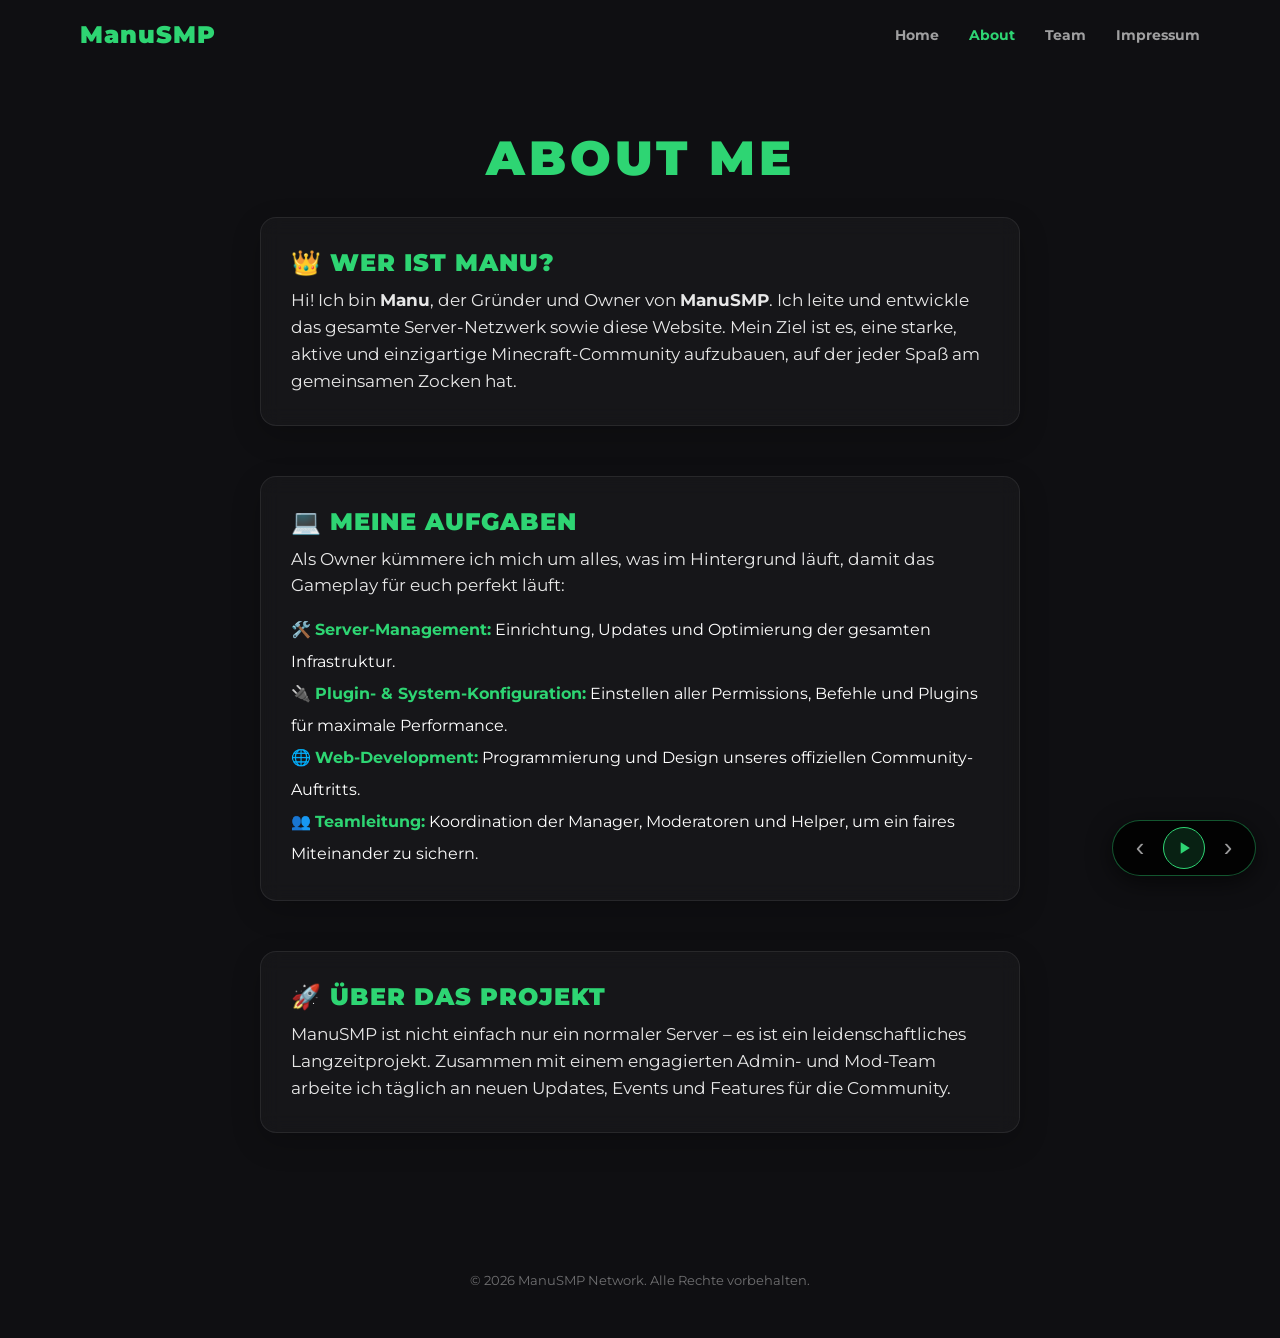
==== about.html @ 2c7b288a "Update about.html" ====
<!DOCTYPE html>
<html lang="de">
<head>
    <meta charset="UTF-8">
    <meta name="viewport" content="width=device-width, initial-scale=1.0">
    <title>ManuSMP | About</title>
    <link rel="icon" type="image/png" href="favicon.png">
    <link rel="stylesheet" href="style.css">
    <link href="https://fonts.googleapis.com/css2?family=Montserrat:wght@400;700;900&display=swap" rel="stylesheet">
    
    <style>
        .fade-in {
            opacity: 0;
            transform: translateY(30px);
            transition: opacity 0.6s ease-out, transform 0.6s ease-out;
        }
        .fade-in.appear {
            opacity: 1;
            transform: translateY(0);
        }
    </style>
</head>
<body>
    <nav class="navbar">
        <a href="index.html" class="nav-logo" style="color: #2ed573;">ManuSMP</a>
        <div class="nav-links">
            <a href="index.html">Home</a>
            <a href="about.html" class="active">About</a>
            <a href="team.html">Team</a>
            <a href="impressum.html">Impressum</a>
        </div>
    </nav>

    <div class="main-content">
        <h1 class="hero-title fade-in" style="font-size: 3rem; margin-bottom: 30px; color: #2ed573;">ABOUT ME</h1>
        
        <div style="display: grid; gap: 20px; text-align: left; width: 100%;">
            <div class="server-card fade-in" style="border-left: 5px solid #2ed573; padding: 30px;">
                <h2 style="color: #2ed573; margin-top: 0; font-weight: 900; letter-spacing: 1px; margin-bottom: 10px;">👑 WER IST MANU?</h2>
                <p style="line-height: 1.6; opacity: 0.9; font-size: 1.05rem; color: #ffffff;">
                    Hi! Ich bin <strong>Manu</strong>, der Gründer und Owner von <strong>ManuSMP</strong>. Ich leite und entwickle das gesamte Server-Netzwerk sowie diese Website. Mein Ziel ist es, eine starke, aktive und einzigartige Minecraft-Community aufzubauen, auf der jeder Spaß am gemeinsamen Zocken hat.
                </p>
            </div>

            <div class="server-card fade-in" style="border-left: 5px solid #2ed573; padding: 30px;">
                <h2 style="color: #2ed573; margin-top: 0; font-weight: 900; letter-spacing: 1px; margin-bottom: 10px;">💻 MEINE AUFGABEN</h2>
                <p style="line-height: 1.6; opacity: 0.9; font-size: 1.05rem; margin-bottom: 15px; color: #ffffff;">
                    Als Owner kümmere ich mich um alles, was im Hintergrund läuft, damit das Gameplay für euch perfekt läuft:
                </p>
                <ul style="list-style: none; padding: 0; margin: 0; font-size: 1rem; line-height: 2; color: #ffffff;">
                    <li>🛠️ <strong style="color: #2ed573;">Server-Management:</strong> Einrichtung, Updates und Optimierung der gesamten Infrastruktur.</li>
                    <li>🔌 <strong style="color: #2ed573;">Plugin- & System-Konfiguration:</strong> Einstellen aller Permissions, Befehle und Plugins für maximale Performance.</li>
                    <li>🌐 <strong style="color: #2ed573;">Web-Development:</strong> Programmierung und Design unseres offiziellen Community-Auftritts.</li>
                    <li>👥 <strong style="color: #2ed573;">Teamleitung:</strong> Koordination der Manager, Moderatoren und Helper, um ein faires Miteinander zu sichern.</li>
                </ul>
            </div>

            <div class="server-card fade-in" style="border-left: 5px solid #2ed573; padding: 30px;">
                <h2 style="color: #2ed573; margin-top: 0; font-weight: 900; letter-spacing: 1px; margin-bottom: 10px;">🚀 ÜBER DAS PROJEKT</h2>
                <p style="line-height: 1.6; opacity: 0.9; font-size: 1.05rem; color: #ffffff;">
                    ManuSMP ist nicht einfach nur ein normaler Server – es ist ein leidenschaftliches Langzeitprojekt. Zusammen mit einem engagierten Admin- und Mod-Team arbeite ich täglich an neuen Updates, Events und Features für die Community. 
                </p>
            </div>
        </div>

        <footer class="fade-in" style="margin-top: 80px; opacity: 0.4; font-size: 0.8rem; padding-bottom: 20px;">
            &copy; 2026 ManuSMP Network. Alle Rechte vorbehalten.
        </footer>
    </div>

    <audio id="bgMusic"><source src="background.mp3" type="audio/mpeg"></audio>

    <script>
        const faders = document.querySelectorAll('.fade-in');
        const appearOnScroll = new IntersectionObserver(function(entries) {
            entries.forEach(entry => {
                if (entry.isIntersecting) {
                    entry.target.classList.add('appear');
                } else {
                    entry.target.classList.remove('appear');
                }
            });
        }, { threshold: 0.01 });
        faders.forEach(fader => { appearOnScroll.observe(fader); });
    </script>
    <script src="music-player.js"></script>
</body>
</html>
---- style.css ----
/* ==========================================================================
   MANUSMP GLOBAL CORE STYLES
   ========================================================================== */
:root {
    --bg-dark: #0f0f12;
    --card-bg: rgba(255, 255, 255, 0.03);
    --card-border: rgba(255, 255, 255, 0.08);
    --accent-green: #2ed573;
    --text-main: #ffffff;
    --text-muted: rgba(255, 255, 255, 0.6);
}

* {
    box-sizing: border-box;
    margin: 0;
    padding: 0;
}

html, body {
    background-color: #0f0f12 !important;
    color: #ffffff !important;
    font-family: 'Montserrat', sans-serif;
    min-height: 100vh;
    width: 100%;
    margin: 0;
    padding: 0;
    overflow-x: hidden;
    display: flex;
    flex-direction: column;
    align-items: center;
}

/* NAVBAR DESIGN WITH WORKING HOVER */
.navbar {
    width: 100%;
    max-width: 1200px;
    display: flex;
    justify-content: space-between;
    align-items: center;
    padding: 20px 40px;
    z-index: 100;
}

.nav-logo {
    font-weight: 900;
    font-size: 1.5rem;
    color: var(--text-main);
    text-decoration: none;
    letter-spacing: 1px;
}

.nav-links {
    display: flex;
    gap: 30px;
}

.nav-links a {
    color: var(--text-muted) !important;
    text-decoration: none;
    font-weight: 700;
    font-size: 0.9rem;
    transition: color 0.2s ease-in-out;
}

/* Der Hover-Effekt, der jetzt überall greift */
.nav-links a:hover, .nav-links a.active {
    color: var(--accent-green) !important;
}

/* CONTENT LAYOUT */
.main-content {
    width: 100%;
    max-width: 800px;
    padding: 60px 20px;
    text-align: center;
    flex: 1;
    display: flex;
    flex-direction: column;
    align-items: center;
    margin: 0 auto;
}

.hero-title {
    font-size: 4rem;
    font-weight: 900;
    letter-spacing: 4px;
    margin-bottom: 10px;
    color: #ffffff;
}

/* SERVER CARDS & SECTIONS */
.server-card {
    background: var(--card-bg) !important;
    border: 1px solid var(--card-border) !important;
    backdrop-filter: blur(10px);
    border-radius: 16px;
    padding: 25px;
    margin-bottom: 30px;
    box-shadow: 0 10px 30px rgba(0, 0, 0, 0.2);
    width: 100%;
    max-width: 800px;
    box-sizing: border-box;
}

.ip-box {
    background: rgba(0, 0, 0, 0.3) !important;
    border: 1px solid rgba(46, 213, 115, 0.2) !important;
    border-radius: 12px;
    padding: 15px 20px;
    display: flex;
    justify-content: space-between;
    align-items: center;
    cursor: pointer;
    transition: border-color 0.3s, transform 0.2s;
    width: 100%;
    box-sizing: border-box;
}

.ip-box:hover {
    border-color: var(--accent-green) !important;
    transform: scale(1.01);
}

/* BUTTONS */
.button-grid {
    display: grid;
    grid-template-columns: 1fr 1fr;
    gap: 20px;
    width: 100%;
    max-width: 800px;
}

@media (max-width: 600px) {
    .button-grid {
        grid-template-columns: 1fr;
    }
}

.glass-btn {
    background: rgba(255, 255, 255, 0.02) !important;
    border: 1px solid var(--card-border) !important;
    padding: 18px;
    border-radius: 12px;
    color: var(--text-main) !important;
    text-decoration: none;
    font-weight: 700;
    font-size: 0.9rem;
    letter-spacing: 1px;
    transition: all 0.3s ease;
    display: inline-block;
    text-align: center;
}

.glass-btn:hover {
    background: rgba(46, 213, 115, 0.1) !important;
    border-color: var(--accent-green) !important;
    color: var(--accent-green) !important;
    box-shadow: 0 0 20px rgba(46, 213, 115, 0.15);
}

/* PLAY PANEL CONTROLS */
#music-container {
    position: fixed;
    bottom: 24px;
    right: 24px;
    background: rgba(0, 0, 0, 0.85) !important;
    border: 1px solid rgba(46, 213, 115, 0.4) !important;
    border-radius: 30px;
    display: flex;
    align-items: center;
    gap: 8px;
    padding: 6px 12px;
    z-index: 9000;
    backdrop-filter: blur(10px);
    box-shadow: 0 6px 25px rgba(0, 0, 0, 0.6);
}

#music-main-btn {
    width: 42px;
    height: 42px;
    border-radius: 50%;
    background: rgba(46, 213, 115, 0.15) !important;
    border: 1px solid var(--accent-green) !important;
    color: var(--accent-green) !important;
    cursor: pointer;
    display: flex;
    align-items: center;
    justify-content: center;
    transition: all 0.2s ease;
    padding: 0;
}

#music-main-btn:hover {
    background: var(--accent-green) !important;
    color: #000000 !important;
    transform: scale(1.08);
}

.music-sub-btn {
    background: transparent !important;
    border: none !important;
    color: #ffffff !important;
    font-size: 1.6rem;
    cursor: pointer;
    width: 30px;
    height: 30px;
    display: flex;
    align-items: center;
    justify-content: center;
    opacity: 0.6;
    transition: opacity 0.2s, color 0.2s;
    padding: 0;
    line-height: 1;
}

.music-sub-btn:hover {
    opacity: 1;
    color: var(--accent-green) !important;
}
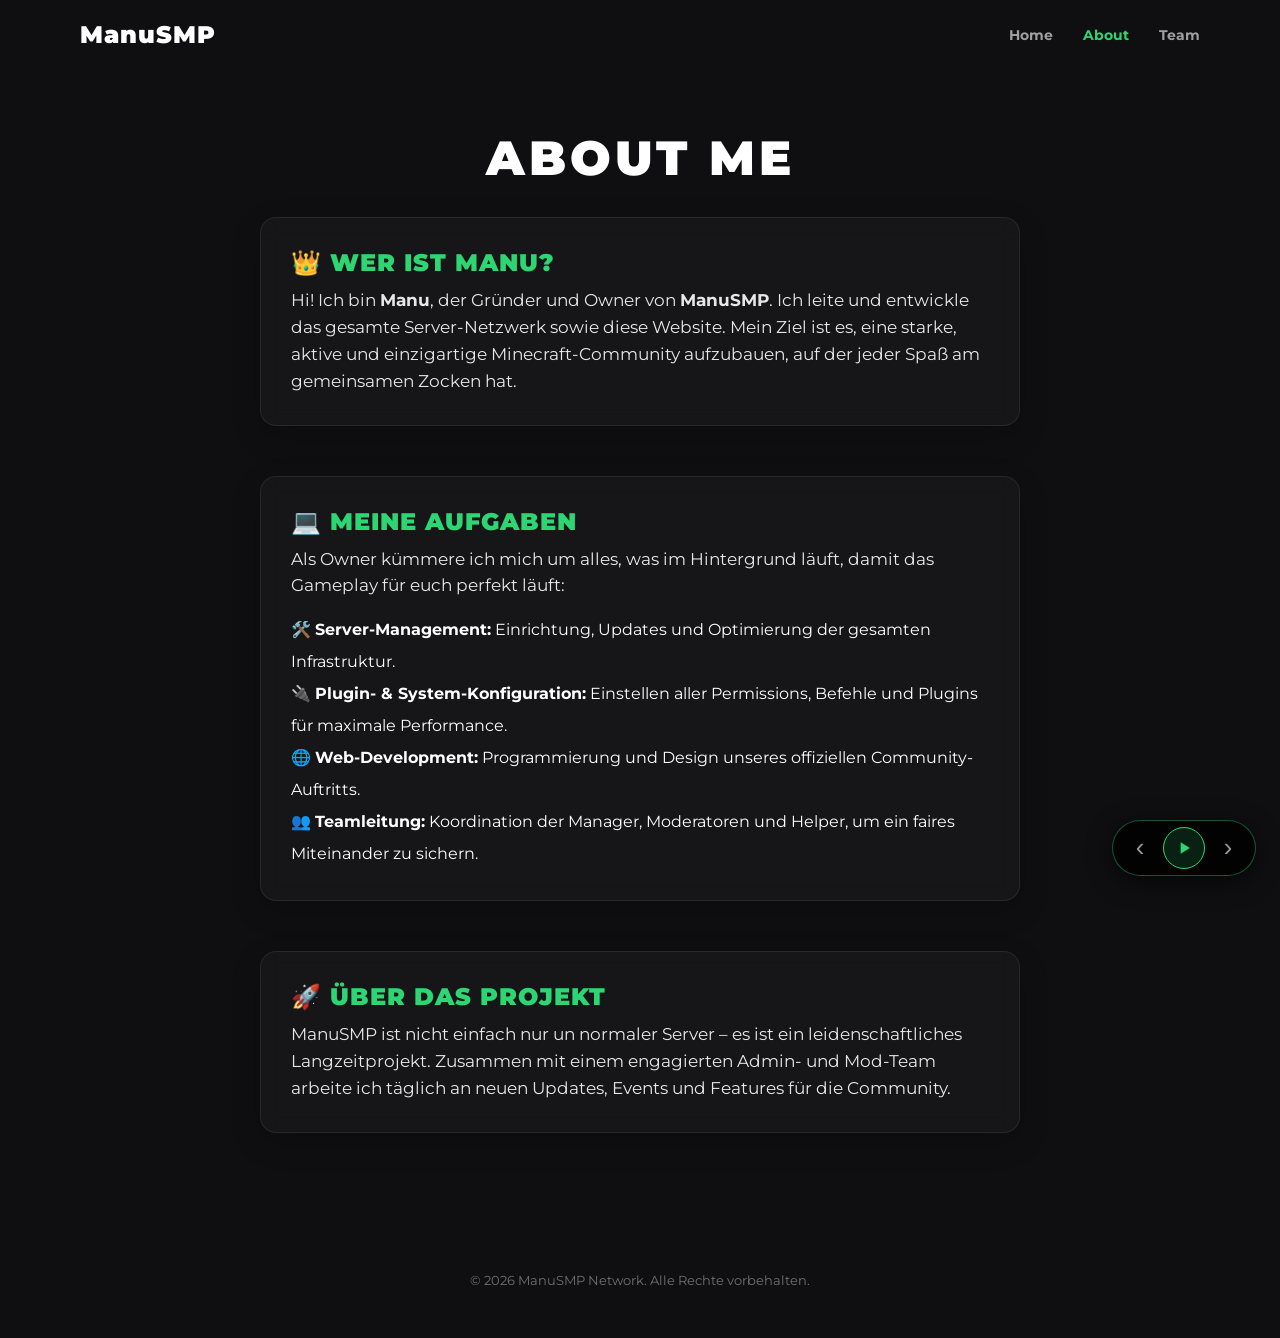
==== commit 30b6f51a: "Update about.html" ====
--- a/about.html
+++ b/about.html
@@ -5,7 +5,7 @@
     <meta name="viewport" content="width=device-width, initial-scale=1.0">
     <title>ManuSMP | About</title>
     <link rel="icon" type="image/png" href="favicon.png">
-    <link rel="stylesheet" href="style.css">
+    <link rel="stylesheet" href="./style.css?v=101">
     <link href="https://fonts.googleapis.com/css2?family=Montserrat:wght@400;700;900&display=swap" rel="stylesheet">
     
     <style>
@@ -22,43 +22,42 @@
 </head>
 <body>
     <nav class="navbar">
-        <a href="index.html" class="nav-logo" style="color: #2ed573;">ManuSMP</a>
+        <a href="./index.html" class="nav-logo">ManuSMP</a>
         <div class="nav-links">
-            <a href="index.html">Home</a>
-            <a href="about.html" class="active">About</a>
-            <a href="team.html">Team</a>
-            <a href="impressum.html">Impressum</a>
+            <a href="./index.html">Home</a>
+            <a href="./about.html" class="active">About</a>
+            <a href="./team.html">Team</a>
         </div>
     </nav>
 
     <div class="main-content">
-        <h1 class="hero-title fade-in" style="font-size: 3rem; margin-bottom: 30px; color: #2ed573;">ABOUT ME</h1>
+        <h1 class="hero-title fade-in" style="font-size: 3rem; margin-bottom: 30px;">ABOUT ME</h1>
         
         <div style="display: grid; gap: 20px; text-align: left; width: 100%;">
             <div class="server-card fade-in" style="border-left: 5px solid #2ed573; padding: 30px;">
                 <h2 style="color: #2ed573; margin-top: 0; font-weight: 900; letter-spacing: 1px; margin-bottom: 10px;">👑 WER IST MANU?</h2>
-                <p style="line-height: 1.6; opacity: 0.9; font-size: 1.05rem; color: #ffffff;">
+                <p style="line-height: 1.6; opacity: 0.9; font-size: 1.05rem;">
                     Hi! Ich bin <strong>Manu</strong>, der Gründer und Owner von <strong>ManuSMP</strong>. Ich leite und entwickle das gesamte Server-Netzwerk sowie diese Website. Mein Ziel ist es, eine starke, aktive und einzigartige Minecraft-Community aufzubauen, auf der jeder Spaß am gemeinsamen Zocken hat.
                 </p>
             </div>
 
             <div class="server-card fade-in" style="border-left: 5px solid #2ed573; padding: 30px;">
                 <h2 style="color: #2ed573; margin-top: 0; font-weight: 900; letter-spacing: 1px; margin-bottom: 10px;">💻 MEINE AUFGABEN</h2>
-                <p style="line-height: 1.6; opacity: 0.9; font-size: 1.05rem; margin-bottom: 15px; color: #ffffff;">
+                <p style="line-height: 1.6; opacity: 0.9; font-size: 1.05rem; margin-bottom: 15px;">
                     Als Owner kümmere ich mich um alles, was im Hintergrund läuft, damit das Gameplay für euch perfekt läuft:
                 </p>
-                <ul style="list-style: none; padding: 0; margin: 0; font-size: 1rem; line-height: 2; color: #ffffff;">
-                    <li>🛠️ <strong style="color: #2ed573;">Server-Management:</strong> Einrichtung, Updates und Optimierung der gesamten Infrastruktur.</li>
-                    <li>🔌 <strong style="color: #2ed573;">Plugin- & System-Konfiguration:</strong> Einstellen aller Permissions, Befehle und Plugins für maximale Performance.</li>
-                    <li>🌐 <strong style="color: #2ed573;">Web-Development:</strong> Programmierung und Design unseres offiziellen Community-Auftritts.</li>
-                    <li>👥 <strong style="color: #2ed573;">Teamleitung:</strong> Koordination der Manager, Moderatoren und Helper, um ein faires Miteinander zu sichern.</li>
+                <ul style="list-style: none; padding: 0; margin: 0; font-size: 1rem; line-height: 2;">
+                    <li>🛠️ <strong>Server-Management:</strong> Einrichtung, Updates und Optimierung der gesamten Infrastruktur.</li>
+                    <li>🔌 <strong>Plugin- & System-Konfiguration:</strong> Einstellen aller Permissions, Befehle und Plugins für maximale Performance.</li>
+                    <li>🌐 <strong>Web-Development:</strong> Programmierung und Design unseres offiziellen Community-Auftritts.</li>
+                    <li>👥 <strong>Teamleitung:</strong> Koordination der Manager, Moderatoren und Helper, um ein faires Miteinander zu sichern.</li>
                 </ul>
             </div>
 
             <div class="server-card fade-in" style="border-left: 5px solid #2ed573; padding: 30px;">
                 <h2 style="color: #2ed573; margin-top: 0; font-weight: 900; letter-spacing: 1px; margin-bottom: 10px;">🚀 ÜBER DAS PROJEKT</h2>
-                <p style="line-height: 1.6; opacity: 0.9; font-size: 1.05rem; color: #ffffff;">
-                    ManuSMP ist nicht einfach nur ein normaler Server – es ist ein leidenschaftliches Langzeitprojekt. Zusammen mit einem engagierten Admin- und Mod-Team arbeite ich täglich an neuen Updates, Events und Features für die Community. 
+                <p style="line-height: 1.6; opacity: 0.9; font-size: 1.05rem;">
+                    ManuSMP ist nicht einfach nur un normaler Server – es ist ein leidenschaftliches Langzeitprojekt. Zusammen mit einem engagierten Admin- und Mod-Team arbeite ich täglich an neuen Updates, Events und Features für die Community. 
                 </p>
             </div>
         </div>
@@ -83,6 +82,6 @@
         }, { threshold: 0.01 });
         faders.forEach(fader => { appearOnScroll.observe(fader); });
     </script>
-    <script src="music-player.js"></script>
+    <script src="./music-player.js"></script>
 </body>
 </html>
--- a/style.css
+++ b/style.css
@@ -1,11 +1,11 @@
 /* ==========================================================================
    MANUSMP GLOBAL CORE STYLES
-   ========================================================================== */
+   ========================================================================= */
 :root {
     --bg-dark: #0f0f12;
     --card-bg: rgba(255, 255, 255, 0.03);
     --card-border: rgba(255, 255, 255, 0.08);
-    --accent-green: #2ed573;
+    --accent-green: #2ed573; /* Das originale, helle Grün */
     --text-main: #ffffff;
     --text-muted: rgba(255, 255, 255, 0.6);
 }
@@ -30,7 +30,7 @@
     align-items: center;
 }
 
-/* NAVBAR DESIGN WITH WORKING HOVER */
+/* NAVBAR DESIGN */
 .navbar {
     width: 100%;
     max-width: 1200px;
@@ -55,14 +55,13 @@
 }
 
 .nav-links a {
-    color: var(--text-muted) !important;
+    color: var(--text-muted);
     text-decoration: none;
     font-weight: 700;
     font-size: 0.9rem;
-    transition: color 0.2s ease-in-out;
-}
-
-/* Der Hover-Effekt, der jetzt überall greift */
+    transition: color 0.3s ease;
+}
+
 .nav-links a:hover, .nav-links a.active {
     color: var(--accent-green) !important;
 }
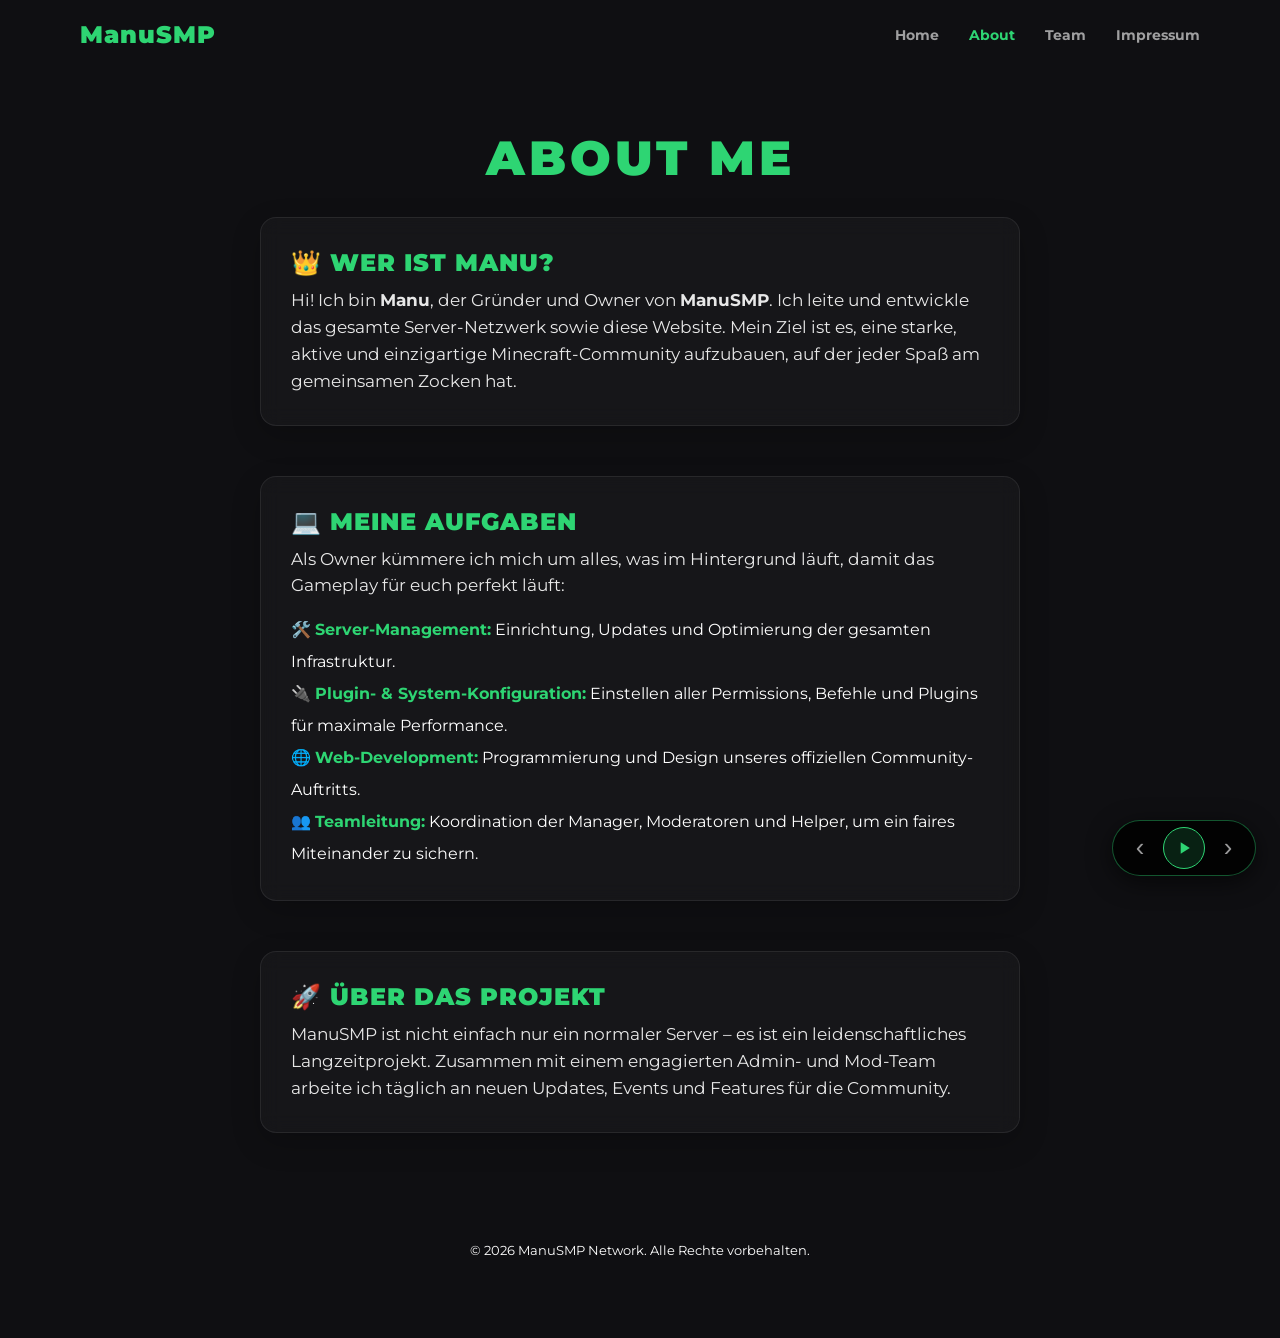
==== commit b4164309: "Update about.html" ====
--- a/about.html
+++ b/about.html
@@ -5,59 +5,48 @@
     <meta name="viewport" content="width=device-width, initial-scale=1.0">
     <title>ManuSMP | About</title>
     <link rel="icon" type="image/png" href="favicon.png">
-    <link rel="stylesheet" href="./style.css?v=101">
+    <link rel="stylesheet" href="style.css">
     <link href="https://fonts.googleapis.com/css2?family=Montserrat:wght@400;700;900&display=swap" rel="stylesheet">
-    
-    <style>
-        .fade-in {
-            opacity: 0;
-            transform: translateY(30px);
-            transition: opacity 0.6s ease-out, transform 0.6s ease-out;
-        }
-        .fade-in.appear {
-            opacity: 1;
-            transform: translateY(0);
-        }
-    </style>
 </head>
 <body>
     <nav class="navbar">
-        <a href="./index.html" class="nav-logo">ManuSMP</a>
+        <a href="index.html" class="nav-logo" style="color: #2ed573;">ManuSMP</a>
         <div class="nav-links">
-            <a href="./index.html">Home</a>
-            <a href="./about.html" class="active">About</a>
-            <a href="./team.html">Team</a>
+            <a href="index.html">Home</a>
+            <a href="about.html" class="active">About</a>
+            <a href="team.html">Team</a>
+            <a href="impressum.html">Impressum</a>
         </div>
     </nav>
 
     <div class="main-content">
-        <h1 class="hero-title fade-in" style="font-size: 3rem; margin-bottom: 30px;">ABOUT ME</h1>
+        <h1 class="hero-title fade-in" style="font-size: 3rem; margin-bottom: 30px; color: #2ed573;">ABOUT ME</h1>
         
         <div style="display: grid; gap: 20px; text-align: left; width: 100%;">
             <div class="server-card fade-in" style="border-left: 5px solid #2ed573; padding: 30px;">
                 <h2 style="color: #2ed573; margin-top: 0; font-weight: 900; letter-spacing: 1px; margin-bottom: 10px;">👑 WER IST MANU?</h2>
-                <p style="line-height: 1.6; opacity: 0.9; font-size: 1.05rem;">
+                <p style="line-height: 1.6; opacity: 0.9; font-size: 1.05rem; color: #ffffff;">
                     Hi! Ich bin <strong>Manu</strong>, der Gründer und Owner von <strong>ManuSMP</strong>. Ich leite und entwickle das gesamte Server-Netzwerk sowie diese Website. Mein Ziel ist es, eine starke, aktive und einzigartige Minecraft-Community aufzubauen, auf der jeder Spaß am gemeinsamen Zocken hat.
                 </p>
             </div>
 
             <div class="server-card fade-in" style="border-left: 5px solid #2ed573; padding: 30px;">
                 <h2 style="color: #2ed573; margin-top: 0; font-weight: 900; letter-spacing: 1px; margin-bottom: 10px;">💻 MEINE AUFGABEN</h2>
-                <p style="line-height: 1.6; opacity: 0.9; font-size: 1.05rem; margin-bottom: 15px;">
+                <p style="line-height: 1.6; opacity: 0.9; font-size: 1.05rem; margin-bottom: 15px; color: #ffffff;">
                     Als Owner kümmere ich mich um alles, was im Hintergrund läuft, damit das Gameplay für euch perfekt läuft:
                 </p>
-                <ul style="list-style: none; padding: 0; margin: 0; font-size: 1rem; line-height: 2;">
-                    <li>🛠️ <strong>Server-Management:</strong> Einrichtung, Updates und Optimierung der gesamten Infrastruktur.</li>
-                    <li>🔌 <strong>Plugin- & System-Konfiguration:</strong> Einstellen aller Permissions, Befehle und Plugins für maximale Performance.</li>
-                    <li>🌐 <strong>Web-Development:</strong> Programmierung und Design unseres offiziellen Community-Auftritts.</li>
-                    <li>👥 <strong>Teamleitung:</strong> Koordination der Manager, Moderatoren und Helper, um ein faires Miteinander zu sichern.</li>
+                <ul style="list-style: none; padding: 0; margin: 0; font-size: 1rem; line-height: 2; color: #ffffff;">
+                    <li>🛠️ <strong style="color: #2ed573;">Server-Management:</strong> Einrichtung, Updates und Optimierung der gesamten Infrastruktur.</li>
+                    <li>🔌 <strong style="color: #2ed573;">Plugin- & System-Konfiguration:</strong> Einstellen aller Permissions, Befehle und Plugins für maximale Performance.</li>
+                    <li>🌐 <strong style="color: #2ed573;">Web-Development:</strong> Programmierung und Design unseres offiziellen Community-Auftritts.</li>
+                    <li>👥 <strong style="color: #2ed573;">Teamleitung:</strong> Koordination der Manager, Moderatoren und Helper, um ein faires Miteinander zu sichern.</li>
                 </ul>
             </div>
 
             <div class="server-card fade-in" style="border-left: 5px solid #2ed573; padding: 30px;">
                 <h2 style="color: #2ed573; margin-top: 0; font-weight: 900; letter-spacing: 1px; margin-bottom: 10px;">🚀 ÜBER DAS PROJEKT</h2>
-                <p style="line-height: 1.6; opacity: 0.9; font-size: 1.05rem;">
-                    ManuSMP ist nicht einfach nur un normaler Server – es ist ein leidenschaftliches Langzeitprojekt. Zusammen mit einem engagierten Admin- und Mod-Team arbeite ich täglich an neuen Updates, Events und Features für die Community. 
+                <p style="line-height: 1.6; opacity: 0.9; font-size: 1.05rem; color: #ffffff;">
+                    ManuSMP ist nicht einfach nur ein normaler Server – es ist ein leidenschaftliches Langzeitprojekt. Zusammen mit einem engagierten Admin- und Mod-Team arbeite ich täglich an neuen Updates, Events und Features für die Community. 
                 </p>
             </div>
         </div>
@@ -82,6 +71,6 @@
         }, { threshold: 0.01 });
         faders.forEach(fader => { appearOnScroll.observe(fader); });
     </script>
-    <script src="./music-player.js"></script>
+    <script src="music-player.js"></script>
 </body>
 </html>
--- a/style.css
+++ b/style.css
@@ -1,11 +1,11 @@
 /* ==========================================================================
-   MANUSMP GLOBAL CORE STYLES
-   ========================================================================= */
+   MANUSMP GLOBAL CORE STYLES - FIXED FADE & ORIGINAL DARK BG
+   ========================================================================== */
 :root {
     --bg-dark: #0f0f12;
     --card-bg: rgba(255, 255, 255, 0.03);
     --card-border: rgba(255, 255, 255, 0.08);
-    --accent-green: #2ed573; /* Das originale, helle Grün */
+    --accent-green: #2ed573;
     --text-main: #ffffff;
     --text-muted: rgba(255, 255, 255, 0.6);
 }
@@ -17,7 +17,7 @@
 }
 
 html, body {
-    background-color: #0f0f12 !important;
+    background-color: #0f0f12 !important; /* Zurück zum dunklen Background von heute Morgen! */
     color: #ffffff !important;
     font-family: 'Montserrat', sans-serif;
     min-height: 100vh;
@@ -30,7 +30,19 @@
     align-items: center;
 }
 
-/* NAVBAR DESIGN */
+/* FADE IN EFFECT CORRECTION */
+.fade-in {
+    opacity: 0;
+    transform: translateY(30px);
+    transition: opacity 0.8s ease-out, transform 0.8s ease-out;
+}
+
+.fade-in.appear {
+    opacity: 1 !important;
+    transform: translateY(0) !important;
+}
+
+/* NAVBAR DESIGN WITH WORKING HOVER */
 .navbar {
     width: 100%;
     max-width: 1200px;
@@ -55,11 +67,11 @@
 }
 
 .nav-links a {
-    color: var(--text-muted);
+    color: var(--text-muted) !important;
     text-decoration: none;
     font-weight: 700;
     font-size: 0.9rem;
-    transition: color 0.3s ease;
+    transition: color 0.2s ease-in-out;
 }
 
 .nav-links a:hover, .nav-links a.active {
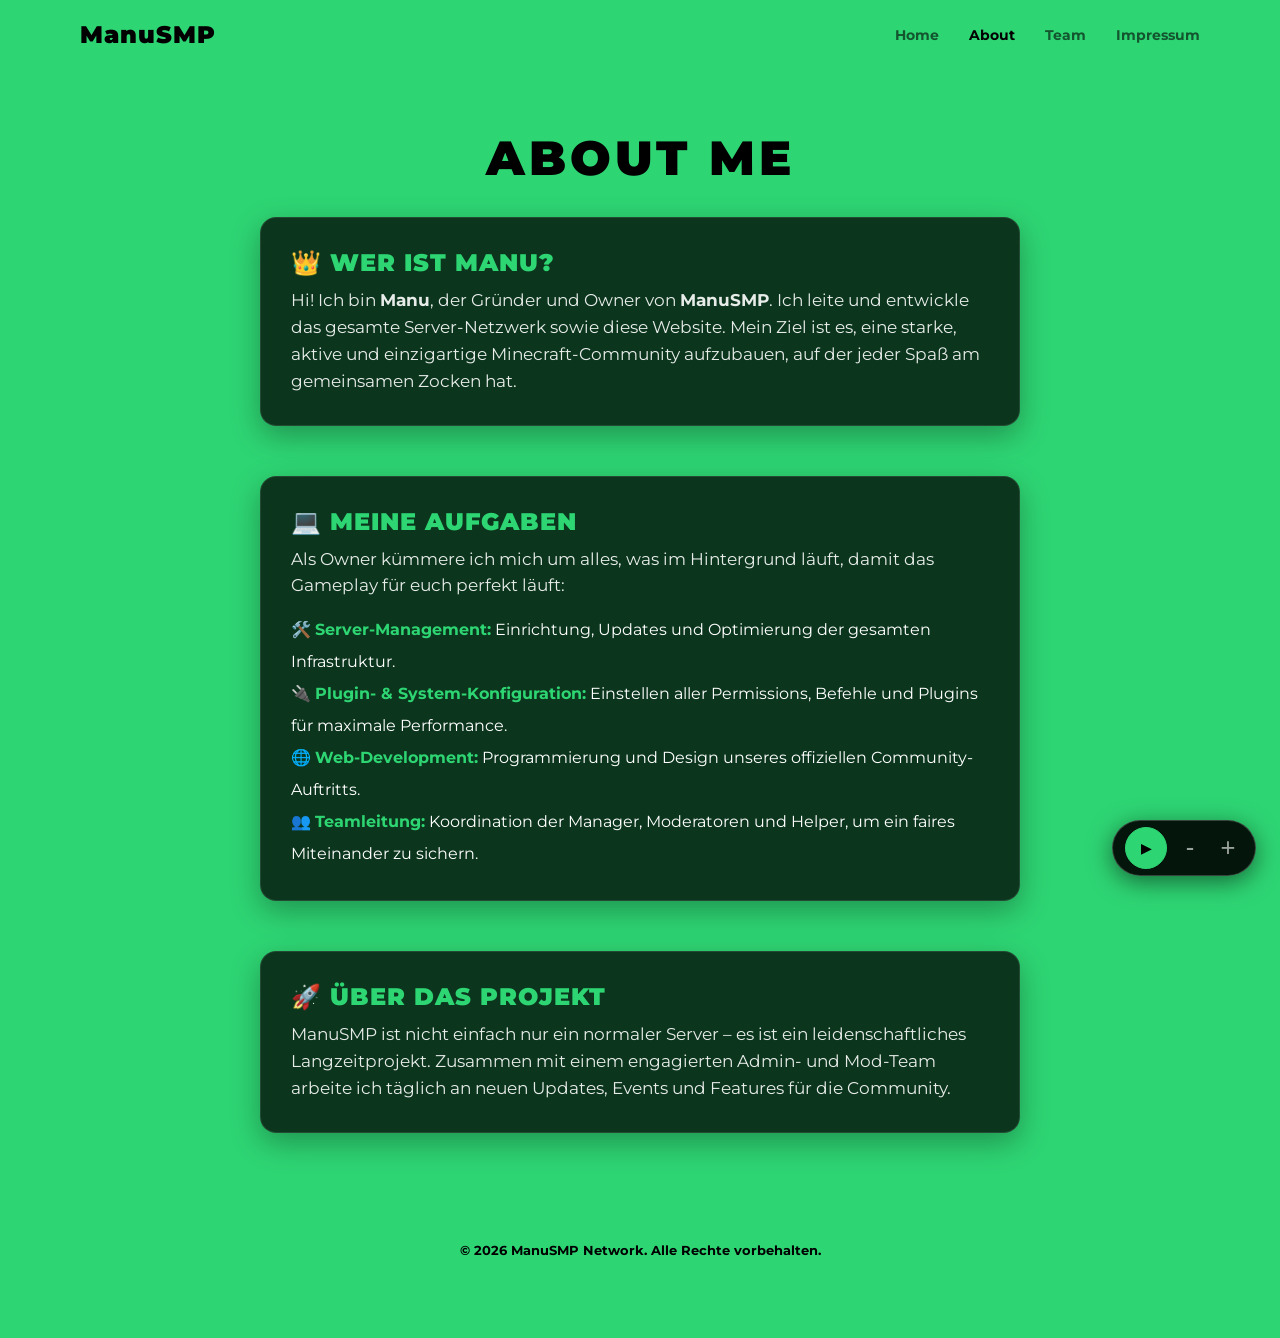
==== commit ac031716: "Update about.html" ====
--- a/about.html
+++ b/about.html
@@ -10,7 +10,7 @@
 </head>
 <body>
     <nav class="navbar">
-        <a href="index.html" class="nav-logo" style="color: #2ed573;">ManuSMP</a>
+        <a href="index.html" class="nav-logo">ManuSMP</a>
         <div class="nav-links">
             <a href="index.html">Home</a>
             <a href="about.html" class="active">About</a>
@@ -20,7 +20,7 @@
     </nav>
 
     <div class="main-content">
-        <h1 class="hero-title fade-in" style="font-size: 3rem; margin-bottom: 30px; color: #2ed573;">ABOUT ME</h1>
+        <h1 class="hero-title fade-in" style="font-size: 3rem; margin-bottom: 30px;">ABOUT ME</h1>
         
         <div style="display: grid; gap: 20px; text-align: left; width: 100%;">
             <div class="server-card fade-in" style="border-left: 5px solid #2ed573; padding: 30px;">
@@ -51,7 +51,7 @@
             </div>
         </div>
 
-        <footer class="fade-in" style="margin-top: 80px; opacity: 0.4; font-size: 0.8rem; padding-bottom: 20px;">
+        <footer class="fade-in" style="margin-top: 80px; opacity: 0.6; font-size: 0.8rem; padding-bottom: 20px; color: #000000; font-weight: bold;">
             &copy; 2026 ManuSMP Network. Alle Rechte vorbehalten.
         </footer>
     </div>
@@ -60,16 +60,7 @@
 
     <script>
         const faders = document.querySelectorAll('.fade-in');
-        const appearOnScroll = new IntersectionObserver(function(entries) {
-            entries.forEach(entry => {
-                if (entry.isIntersecting) {
-                    entry.target.classList.add('appear');
-                } else {
-                    entry.target.classList.remove('appear');
-                }
-            });
-        }, { threshold: 0.01 });
-        faders.forEach(fader => { appearOnScroll.observe(fader); });
+        faders.forEach(fader => { fader.classList.add('appear'); }); // Sofort anzeigen, um Fehler auf kurzen Seiten zu verhindern
     </script>
     <script src="music-player.js"></script>
 </body>
--- a/style.css
+++ b/style.css
@@ -1,13 +1,13 @@
 /* ==========================================================================
-   MANUSMP GLOBAL CORE STYLES - FIXED FADE & ORIGINAL DARK BG
-   ========================================================================== */
+   MANUSMP GLOBAL CORE STYLES - FULL GREEN BACKGROUND (YESTERDAY)
+   ========================================================================= */
 :root {
-    --bg-dark: #0f0f12;
-    --card-bg: rgba(255, 255, 255, 0.03);
-    --card-border: rgba(255, 255, 255, 0.08);
-    --accent-green: #2ed573;
+    --bg-green: #2ed573; /* Das originale, giftige Minecraft-Grün */
+    --card-bg: rgba(0, 0, 0, 0.4); /* Dunklere Boxen für perfekten Kontrast auf Grün */
+    --card-border: rgba(0, 0, 0, 0.2);
+    --accent-dark: #1e90ff;
     --text-main: #ffffff;
-    --text-muted: rgba(255, 255, 255, 0.6);
+    --text-muted: rgba(255, 255, 255, 0.8);
 }
 
 * {
@@ -17,7 +17,7 @@
 }
 
 html, body {
-    background-color: #0f0f12 !important; /* Zurück zum dunklen Background von heute Morgen! */
+    background-color: #2ed573 !important; /* Voller giftgrüner Background von gestern! */
     color: #ffffff !important;
     font-family: 'Montserrat', sans-serif;
     min-height: 100vh;
@@ -30,11 +30,11 @@
     align-items: center;
 }
 
-/* FADE IN EFFECT CORRECTION */
+/* FADE IN EFFECT FIX FOR ALL PAGES */
 .fade-in {
     opacity: 0;
-    transform: translateY(30px);
-    transition: opacity 0.8s ease-out, transform 0.8s ease-out;
+    transform: translateY(20px);
+    transition: opacity 0.6s ease-out, transform 0.6s ease-out;
 }
 
 .fade-in.appear {
@@ -42,7 +42,7 @@
     transform: translateY(0) !important;
 }
 
-/* NAVBAR DESIGN WITH WORKING HOVER */
+/* NAVBAR DESIGN */
 .navbar {
     width: 100%;
     max-width: 1200px;
@@ -56,7 +56,7 @@
 .nav-logo {
     font-weight: 900;
     font-size: 1.5rem;
-    color: var(--text-main);
+    color: #000000 !important; /* Schwarz für brutal guten Kontrast auf Grün */
     text-decoration: none;
     letter-spacing: 1px;
 }
@@ -67,15 +67,15 @@
 }
 
 .nav-links a {
-    color: var(--text-muted) !important;
+    color: rgba(0, 0, 0, 0.6) !important;
     text-decoration: none;
     font-weight: 700;
     font-size: 0.9rem;
-    transition: color 0.2s ease-in-out;
+    transition: color 0.2s ease;
 }
 
 .nav-links a:hover, .nav-links a.active {
-    color: var(--accent-green) !important;
+    color: #000000 !important; /* Aktive Links werden tiefschwarz */
 }
 
 /* CONTENT LAYOUT */
@@ -96,26 +96,26 @@
     font-weight: 900;
     letter-spacing: 4px;
     margin-bottom: 10px;
-    color: #ffffff;
+    color: #000000 !important;
 }
 
 /* SERVER CARDS & SECTIONS */
 .server-card {
-    background: var(--card-bg) !important;
-    border: 1px solid var(--card-border) !important;
+    background: rgba(0, 0, 0, 0.75) !important; /* Extra dunkel, damit man die Schrift auf Grün perfekt lesen kann */
+    border: 1px solid rgba(255, 255, 255, 0.1) !important;
     backdrop-filter: blur(10px);
     border-radius: 16px;
     padding: 25px;
     margin-bottom: 30px;
-    box-shadow: 0 10px 30px rgba(0, 0, 0, 0.2);
+    box-shadow: 0 10px 30px rgba(0, 0, 0, 0.3);
     width: 100%;
     max-width: 800px;
     box-sizing: border-box;
 }
 
 .ip-box {
-    background: rgba(0, 0, 0, 0.3) !important;
-    border: 1px solid rgba(46, 213, 115, 0.2) !important;
+    background: rgba(0, 0, 0, 0.4) !important;
+    border: 1px solid rgba(46, 213, 115, 0.4) !important;
     border-radius: 12px;
     padding: 15px 20px;
     display: flex;
@@ -128,7 +128,7 @@
 }
 
 .ip-box:hover {
-    border-color: var(--accent-green) !important;
+    border-color: #2ed573 !important;
     transform: scale(1.01);
 }
 
@@ -148,11 +148,11 @@
 }
 
 .glass-btn {
-    background: rgba(255, 255, 255, 0.02) !important;
-    border: 1px solid var(--card-border) !important;
+    background: rgba(0, 0, 0, 0.75) !important;
+    border: 1px solid rgba(255, 255, 255, 0.1) !important;
     padding: 18px;
     border-radius: 12px;
-    color: var(--text-main) !important;
+    color: #ffffff !important;
     text-decoration: none;
     font-weight: 700;
     font-size: 0.9rem;
@@ -163,10 +163,10 @@
 }
 
 .glass-btn:hover {
-    background: rgba(46, 213, 115, 0.1) !important;
-    border-color: var(--accent-green) !important;
-    color: var(--accent-green) !important;
-    box-shadow: 0 0 20px rgba(46, 213, 115, 0.15);
+    background: #000000 !important;
+    border-color: #000000 !important;
+    color: #2ed573 !important;
+    box-shadow: 0 0 20px rgba(0, 0, 0, 0.4);
 }
 
 /* PLAY PANEL CONTROLS */
@@ -174,8 +174,8 @@
     position: fixed;
     bottom: 24px;
     right: 24px;
-    background: rgba(0, 0, 0, 0.85) !important;
-    border: 1px solid rgba(46, 213, 115, 0.4) !important;
+    background: rgba(0, 0, 0, 0.9) !important;
+    border: 1px solid rgba(255, 255, 255, 0.2) !important;
     border-radius: 30px;
     display: flex;
     align-items: center;
@@ -183,27 +183,26 @@
     padding: 6px 12px;
     z-index: 9000;
     backdrop-filter: blur(10px);
-    box-shadow: 0 6px 25px rgba(0, 0, 0, 0.6);
+    box-shadow: 0 6px 25px rgba(0, 0, 0, 0.5);
 }
 
 #music-main-btn {
     width: 42px;
     height: 42px;
     border-radius: 50%;
-    background: rgba(46, 213, 115, 0.15) !important;
-    border: 1px solid var(--accent-green) !important;
-    color: var(--accent-green) !important;
+    background: #2ed573 !important;
+    border: 1px solid #2ed573 !important;
+    color: #000000 !important;
     cursor: pointer;
     display: flex;
     align-items: center;
     justify-content: center;
     transition: all 0.2s ease;
     padding: 0;
+    font-weight: bold;
 }
 
 #music-main-btn:hover {
-    background: var(--accent-green) !important;
-    color: #000000 !important;
     transform: scale(1.08);
 }
 
@@ -226,5 +225,5 @@
 
 .music-sub-btn:hover {
     opacity: 1;
-    color: var(--accent-green) !important;
-}
+    color: #2ed573 !important;
+}
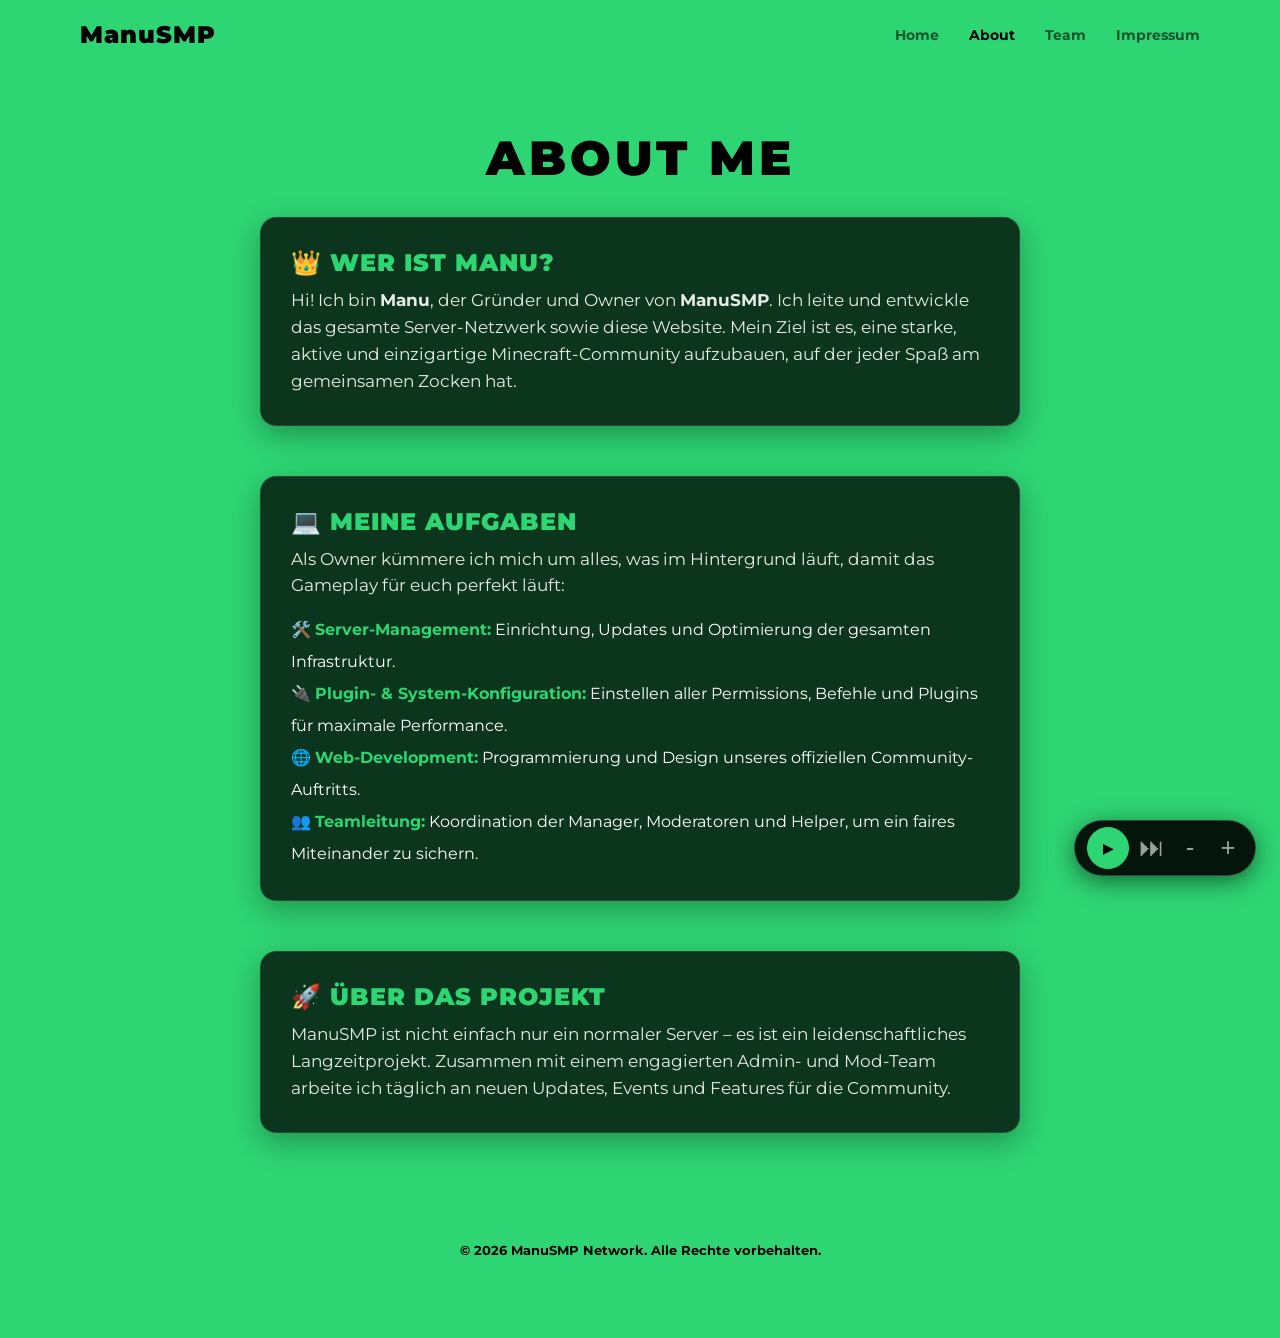
==== commit 5ba6627a: "Update about.html" ====
--- a/about.html
+++ b/about.html
@@ -56,11 +56,11 @@
         </footer>
     </div>
 
-    <audio id="bgMusic"><source src="background.mp3" type="audio/mpeg"></audio>
+    <audio id="bgMusic"></audio>
 
     <script>
         const faders = document.querySelectorAll('.fade-in');
-        faders.forEach(fader => { fader.classList.add('appear'); }); // Sofort anzeigen, um Fehler auf kurzen Seiten zu verhindern
+        faders.forEach(fader => { fader.classList.add('appear'); });
     </script>
     <script src="music-player.js"></script>
 </body>
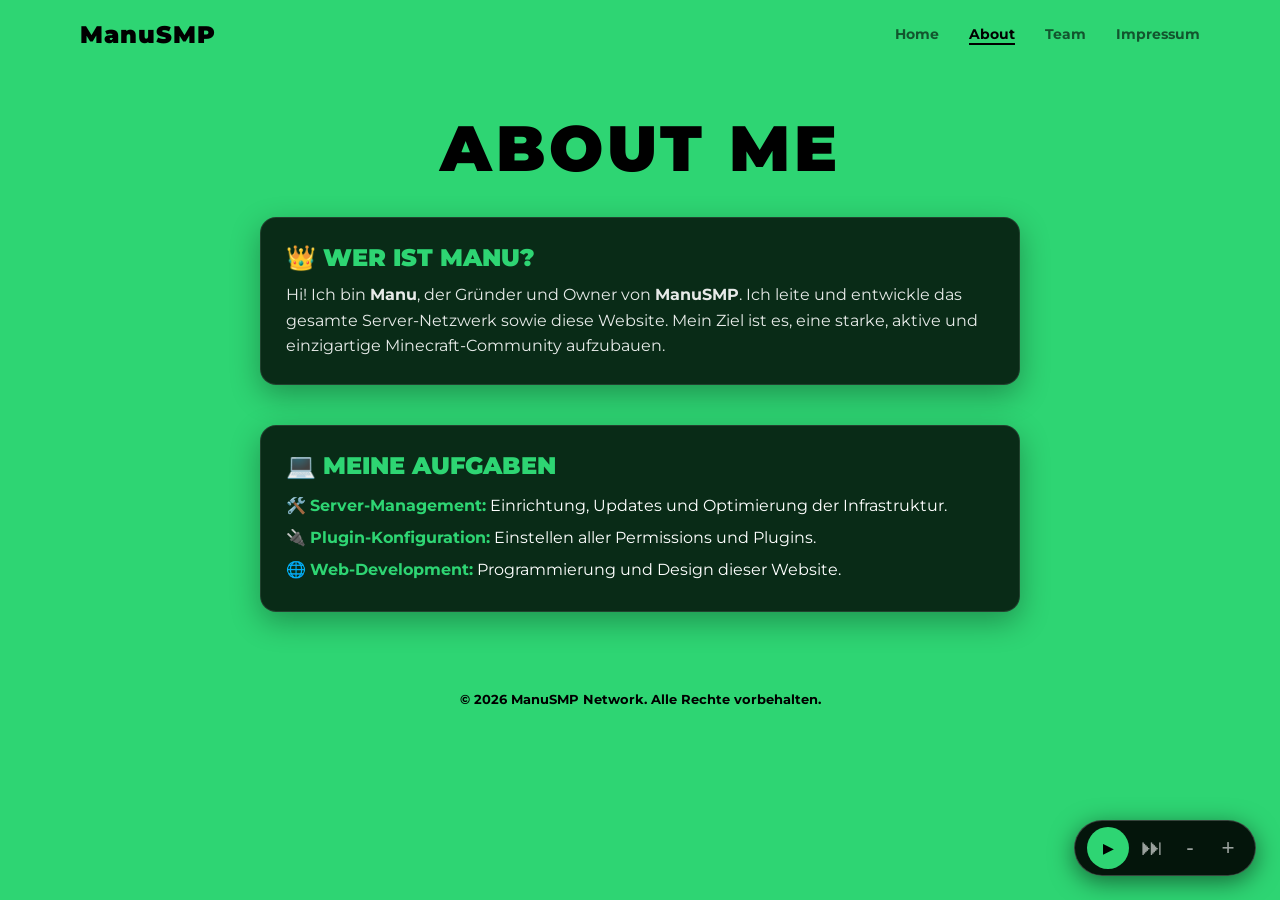
==== commit a1fe05f8: "Update about.html" ====
--- a/about.html
+++ b/about.html
@@ -5,7 +5,7 @@
     <meta name="viewport" content="width=device-width, initial-scale=1.0">
     <title>ManuSMP | About</title>
     <link rel="icon" type="image/png" href="favicon.png">
-    <link rel="stylesheet" href="style.css">
+    <link rel="stylesheet" href="style.css?v=2">
     <link href="https://fonts.googleapis.com/css2?family=Montserrat:wght@400;700;900&display=swap" rel="stylesheet">
 </head>
 <body>
@@ -20,38 +20,27 @@
     </nav>
 
     <div class="main-content">
-        <h1 class="hero-title fade-in" style="font-size: 3rem; margin-bottom: 30px;">ABOUT ME</h1>
+        <h1 class="hero-title fade-in">ABOUT ME</h1>
         
-        <div style="display: grid; gap: 20px; text-align: left; width: 100%;">
-            <div class="server-card fade-in" style="border-left: 5px solid #2ed573; padding: 30px;">
-                <h2 style="color: #2ed573; margin-top: 0; font-weight: 900; letter-spacing: 1px; margin-bottom: 10px;">👑 WER IST MANU?</h2>
-                <p style="line-height: 1.6; opacity: 0.9; font-size: 1.05rem; color: #ffffff;">
-                    Hi! Ich bin <strong>Manu</strong>, der Gründer und Owner von <strong>ManuSMP</strong>. Ich leite und entwickle das gesamte Server-Netzwerk sowie diese Website. Mein Ziel ist es, eine starke, aktive und einzigartige Minecraft-Community aufzubauen, auf der jeder Spaß am gemeinsamen Zocken hat.
+        <div style="display: grid; gap: 20px; text-align: left; width: 100%; margin-top: 20px;">
+            <div class="server-card fade-in" style="border-left: 5px solid #2ed573;">
+                <h2 style="color: #2ed573; margin-bottom: 10px; font-weight: 900;">👑 WER IST MANU?</h2>
+                <p style="line-height: 1.6; opacity: 0.9;">
+                    Hi! Ich bin <strong>Manu</strong>, der Gründer und Owner von <strong>ManuSMP</strong>. Ich leite und entwickle das gesamte Server-Netzwerk sowie diese Website. Mein Ziel ist es, eine starke, aktive und einzigartige Minecraft-Community aufzubauen.
                 </p>
             </div>
 
-            <div class="server-card fade-in" style="border-left: 5px solid #2ed573; padding: 30px;">
-                <h2 style="color: #2ed573; margin-top: 0; font-weight: 900; letter-spacing: 1px; margin-bottom: 10px;">💻 MEINE AUFGABEN</h2>
-                <p style="line-height: 1.6; opacity: 0.9; font-size: 1.05rem; margin-bottom: 15px; color: #ffffff;">
-                    Als Owner kümmere ich mich um alles, was im Hintergrund läuft, damit das Gameplay für euch perfekt läuft:
-                </p>
-                <ul style="list-style: none; padding: 0; margin: 0; font-size: 1rem; line-height: 2; color: #ffffff;">
-                    <li>🛠️ <strong style="color: #2ed573;">Server-Management:</strong> Einrichtung, Updates und Optimierung der gesamten Infrastruktur.</li>
-                    <li>🔌 <strong style="color: #2ed573;">Plugin- & System-Konfiguration:</strong> Einstellen aller Permissions, Befehle und Plugins für maximale Performance.</li>
-                    <li>🌐 <strong style="color: #2ed573;">Web-Development:</strong> Programmierung und Design unseres offiziellen Community-Auftritts.</li>
-                    <li>👥 <strong style="color: #2ed573;">Teamleitung:</strong> Koordination der Manager, Moderatoren und Helper, um ein faires Miteinander zu sichern.</li>
+            <div class="server-card fade-in" style="border-left: 5px solid #2ed573;">
+                <h2 style="color: #2ed573; margin-bottom: 10px; font-weight: 900;">💻 MEINE AUFGABEN</h2>
+                <ul style="list-style: none; line-height: 2;">
+                    <li>🛠️ <strong style="color: #2ed573;">Server-Management:</strong> Einrichtung, Updates und Optimierung der Infrastruktur.</li>
+                    <li>🔌 <strong style="color: #2ed573;">Plugin-Konfiguration:</strong> Einstellen aller Permissions und Plugins.</li>
+                    <li>🌐 <strong style="color: #2ed573;">Web-Development:</strong> Programmierung und Design dieser Website.</li>
                 </ul>
-            </div>
-
-            <div class="server-card fade-in" style="border-left: 5px solid #2ed573; padding: 30px;">
-                <h2 style="color: #2ed573; margin-top: 0; font-weight: 900; letter-spacing: 1px; margin-bottom: 10px;">🚀 ÜBER DAS PROJEKT</h2>
-                <p style="line-height: 1.6; opacity: 0.9; font-size: 1.05rem; color: #ffffff;">
-                    ManuSMP ist nicht einfach nur ein normaler Server – es ist ein leidenschaftliches Langzeitprojekt. Zusammen mit einem engagierten Admin- und Mod-Team arbeite ich täglich an neuen Updates, Events und Features für die Community. 
-                </p>
             </div>
         </div>
 
-        <footer class="fade-in" style="margin-top: 80px; opacity: 0.6; font-size: 0.8rem; padding-bottom: 20px; color: #000000; font-weight: bold;">
+        <footer class="fade-in" style="margin-top: 60px; opacity: 0.6; font-size: 0.8rem; color: #000000; font-weight: bold;">
             &copy; 2026 ManuSMP Network. Alle Rechte vorbehalten.
         </footer>
     </div>
@@ -59,8 +48,7 @@
     <audio id="bgMusic"></audio>
 
     <script>
-        const faders = document.querySelectorAll('.fade-in');
-        faders.forEach(fader => { fader.classList.add('appear'); });
+        document.querySelectorAll('.fade-in').forEach(fader => { fader.classList.add('appear'); });
     </script>
     <script src="music-player.js"></script>
 </body>
--- a/style.css
+++ b/style.css
@@ -1,13 +1,10 @@
 /* ==========================================================================
-   MANUSMP GLOBAL CORE STYLES - FULL GREEN BACKGROUND (YESTERDAY)
+   MANUSMP GLOBAL CORE STYLES - PERFECT GREEN & HOVER EFFECTS
    ========================================================================= */
 :root {
-    --bg-green: #2ed573; /* Das originale, giftige Minecraft-Grün */
-    --card-bg: rgba(0, 0, 0, 0.4); /* Dunklere Boxen für perfekten Kontrast auf Grün */
-    --card-border: rgba(0, 0, 0, 0.2);
-    --accent-dark: #1e90ff;
+    --bg-green: #2ed573;
+    --card-bg: rgba(0, 0, 0, 0.75);
     --text-main: #ffffff;
-    --text-muted: rgba(255, 255, 255, 0.8);
 }
 
 * {
@@ -17,20 +14,18 @@
 }
 
 html, body {
-    background-color: #2ed573 !important; /* Voller giftgrüner Background von gestern! */
+    background-color: #2ed573 !important;
     color: #ffffff !important;
     font-family: 'Montserrat', sans-serif;
     min-height: 100vh;
     width: 100%;
-    margin: 0;
-    padding: 0;
     overflow-x: hidden;
     display: flex;
     flex-direction: column;
     align-items: center;
 }
 
-/* FADE IN EFFECT FIX FOR ALL PAGES */
+/* FADE IN EFFECT */
 .fade-in {
     opacity: 0;
     transform: translateY(20px);
@@ -42,7 +37,7 @@
     transform: translateY(0) !important;
 }
 
-/* NAVBAR DESIGN */
+/* NAVBAR DESIGN & HOVER EFFECTS */
 .navbar {
     width: 100%;
     max-width: 1200px;
@@ -56,9 +51,14 @@
 .nav-logo {
     font-weight: 900;
     font-size: 1.5rem;
-    color: #000000 !important; /* Schwarz für brutal guten Kontrast auf Grün */
+    color: #000000 !important;
     text-decoration: none;
     letter-spacing: 1px;
+    transition: transform 0.2s ease;
+}
+
+.nav-logo:hover {
+    transform: scale(1.05);
 }
 
 .nav-links {
@@ -71,18 +71,26 @@
     text-decoration: none;
     font-weight: 700;
     font-size: 0.9rem;
-    transition: color 0.2s ease;
-}
-
-.nav-links a:hover, .nav-links a.active {
-    color: #000000 !important; /* Aktive Links werden tiefschwarz */
+    transition: color 0.2s ease, transform 0.2s ease;
+    display: inline-block;
+}
+
+/* Hover-Effekt für die Menü-Links */
+.nav-links a:hover {
+    color: #000000 !important;
+    transform: translateY(-2px);
+}
+
+.nav-links a.active {
+    color: #000000 !important;
+    border-bottom: 2px solid #000000;
 }
 
 /* CONTENT LAYOUT */
 .main-content {
     width: 100%;
     max-width: 800px;
-    padding: 60px 20px;
+    padding: 40px 20px;
     text-align: center;
     flex: 1;
     display: flex;
@@ -99,46 +107,53 @@
     color: #000000 !important;
 }
 
-/* SERVER CARDS & SECTIONS */
+/* SERVER CARDS WITH HOVER EFFECTS */
 .server-card {
-    background: rgba(0, 0, 0, 0.75) !important; /* Extra dunkel, damit man die Schrift auf Grün perfekt lesen kann */
+    background: rgba(0, 0, 0, 0.8) !important;
     border: 1px solid rgba(255, 255, 255, 0.1) !important;
     backdrop-filter: blur(10px);
     border-radius: 16px;
     padding: 25px;
-    margin-bottom: 30px;
+    margin-bottom: 20px;
     box-shadow: 0 10px 30px rgba(0, 0, 0, 0.3);
     width: 100%;
-    max-width: 800px;
     box-sizing: border-box;
+    transition: transform 0.3s ease, box-shadow 0.3s ease, border-color 0.3s ease;
+}
+
+/* Hover-Effekt für die Team- und About-Boxen */
+.server-card:hover {
+    transform: translateY(-5px);
+    box-shadow: 0 15px 35px rgba(0, 0, 0, 0.5);
+    border-color: rgba(46, 213, 115, 0.6) !important;
 }
 
 .ip-box {
-    background: rgba(0, 0, 0, 0.4) !important;
-    border: 1px solid rgba(46, 213, 115, 0.4) !important;
+    background: rgba(255, 255, 255, 0.05) !important;
+    border: 1px solid rgba(46, 213, 115, 0.3) !important;
     border-radius: 12px;
     padding: 15px 20px;
     display: flex;
     justify-content: space-between;
     align-items: center;
     cursor: pointer;
-    transition: border-color 0.3s, transform 0.2s;
+    transition: background 0.2s, border-color 0.2s;
     width: 100%;
     box-sizing: border-box;
 }
 
 .ip-box:hover {
+    background: rgba(255, 255, 255, 0.1) !important;
     border-color: #2ed573 !important;
-    transform: scale(1.01);
-}
-
-/* BUTTONS */
+}
+
+/* BUTTONS GRID & HOVER */
 .button-grid {
     display: grid;
     grid-template-columns: 1fr 1fr;
     gap: 20px;
     width: 100%;
-    max-width: 800px;
+    margin-top: 10px;
 }
 
 @media (max-width: 600px) {
@@ -148,7 +163,7 @@
 }
 
 .glass-btn {
-    background: rgba(0, 0, 0, 0.75) !important;
+    background: rgba(0, 0, 0, 0.8) !important;
     border: 1px solid rgba(255, 255, 255, 0.1) !important;
     padding: 18px;
     border-radius: 12px;
@@ -158,18 +173,17 @@
     font-size: 0.9rem;
     letter-spacing: 1px;
     transition: all 0.3s ease;
-    display: inline-block;
     text-align: center;
 }
 
 .glass-btn:hover {
     background: #000000 !important;
-    border-color: #000000 !important;
     color: #2ed573 !important;
-    box-shadow: 0 0 20px rgba(0, 0, 0, 0.4);
-}
-
-/* PLAY PANEL CONTROLS */
+    transform: translateY(-3px);
+    box-shadow: 0 8px 20px rgba(0, 0, 0, 0.4);
+}
+
+/* MUSIC CONTROL PANEL */
 #music-container {
     position: fixed;
     bottom: 24px;
@@ -182,7 +196,6 @@
     gap: 8px;
     padding: 6px 12px;
     z-index: 9000;
-    backdrop-filter: blur(10px);
     box-shadow: 0 6px 25px rgba(0, 0, 0, 0.5);
 }
 
@@ -191,26 +204,25 @@
     height: 42px;
     border-radius: 50%;
     background: #2ed573 !important;
-    border: 1px solid #2ed573 !important;
+    border: none;
     color: #000000 !important;
     cursor: pointer;
     display: flex;
     align-items: center;
     justify-content: center;
-    transition: all 0.2s ease;
-    padding: 0;
+    transition: transform 0.2s;
     font-weight: bold;
 }
 
 #music-main-btn:hover {
-    transform: scale(1.08);
+    transform: scale(1.1);
 }
 
 .music-sub-btn {
     background: transparent !important;
     border: none !important;
     color: #ffffff !important;
-    font-size: 1.6rem;
+    font-size: 1.4rem;
     cursor: pointer;
     width: 30px;
     height: 30px;
@@ -219,8 +231,6 @@
     justify-content: center;
     opacity: 0.6;
     transition: opacity 0.2s, color 0.2s;
-    padding: 0;
-    line-height: 1;
 }
 
 .music-sub-btn:hover {
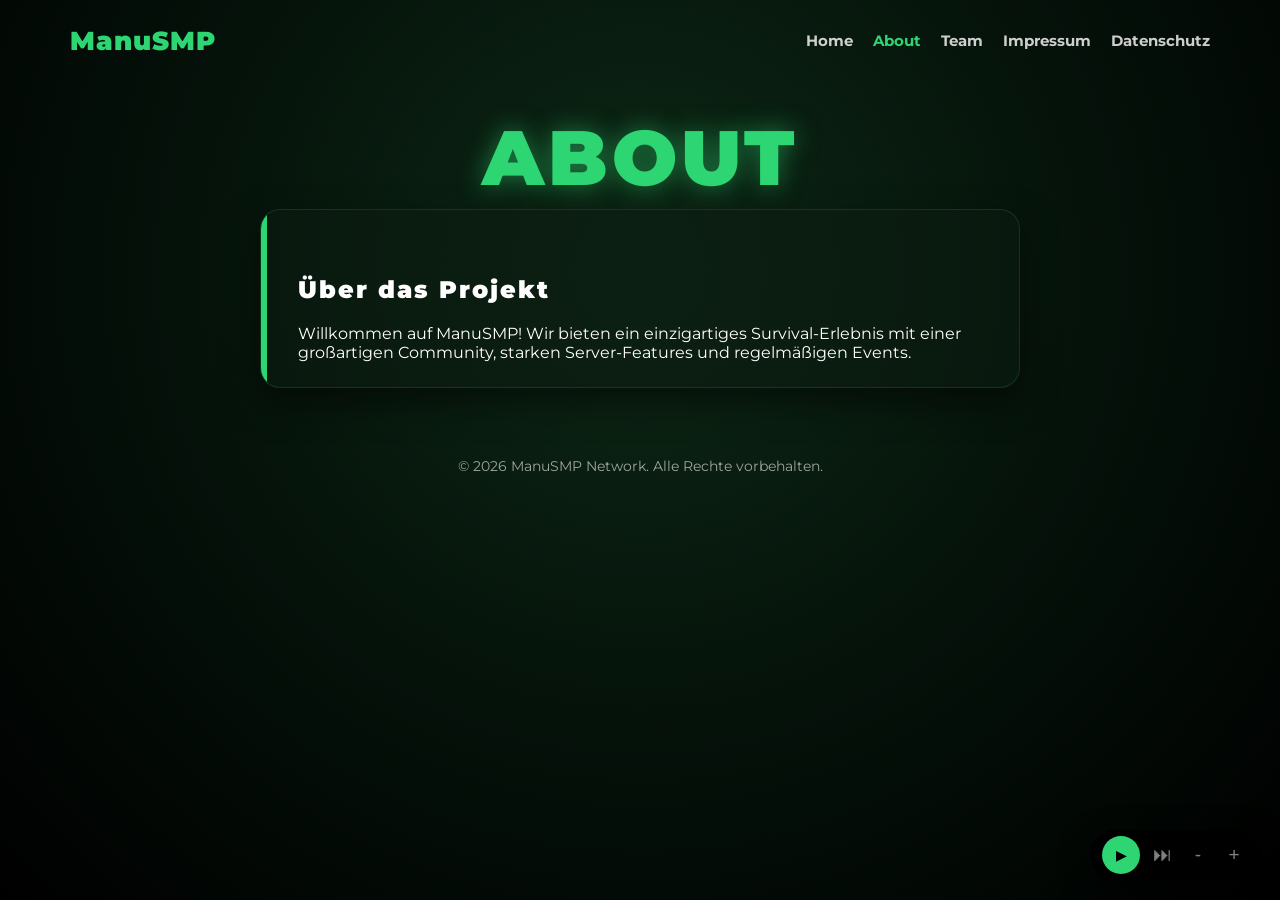
==== commit 0fd5b716: "Update about.html" ====
--- a/about.html
+++ b/about.html
@@ -3,12 +3,12 @@
 <head>
     <meta charset="UTF-8">
     <meta name="viewport" content="width=device-width, initial-scale=1.0">
-    <title>ManuSMP | About</title>
-    <link rel="icon" type="image/png" href="favicon.png">
-    <link rel="stylesheet" href="style.css?v=2">
+    <title>ManuSMP - About</title>
+    <link rel="stylesheet" href="style.css">
     <link href="https://fonts.googleapis.com/css2?family=Montserrat:wght@400;700;900&display=swap" rel="stylesheet">
 </head>
 <body>
+
     <nav class="navbar">
         <a href="index.html" class="nav-logo">ManuSMP</a>
         <div class="nav-links">
@@ -16,40 +16,21 @@
             <a href="about.html" class="active">About</a>
             <a href="team.html">Team</a>
             <a href="impressum.html">Impressum</a>
+            <a href="datenschutz.html">Datenschutz</a>
         </div>
     </nav>
 
-    <div class="main-content">
-        <h1 class="hero-title fade-in">ABOUT ME</h1>
+    <main class="main-content fade-in appear">
+        <h1 class="hero-title">ABOUT</h1>
         
-        <div style="display: grid; gap: 20px; text-align: left; width: 100%; margin-top: 20px;">
-            <div class="server-card fade-in" style="border-left: 5px solid #2ed573;">
-                <h2 style="color: #2ed573; margin-bottom: 10px; font-weight: 900;">👑 WER IST MANU?</h2>
-                <p style="line-height: 1.6; opacity: 0.9;">
-                    Hi! Ich bin <strong>Manu</strong>, der Gründer und Owner von <strong>ManuSMP</strong>. Ich leite und entwickle das gesamte Server-Netzwerk sowie diese Website. Mein Ziel ist es, eine starke, aktive und einzigartige Minecraft-Community aufzubauen.
-                </p>
-            </div>
-
-            <div class="server-card fade-in" style="border-left: 5px solid #2ed573;">
-                <h2 style="color: #2ed573; margin-bottom: 10px; font-weight: 900;">💻 MEINE AUFGABEN</h2>
-                <ul style="list-style: none; line-height: 2;">
-                    <li>🛠️ <strong style="color: #2ed573;">Server-Management:</strong> Einrichtung, Updates und Optimierung der Infrastruktur.</li>
-                    <li>🔌 <strong style="color: #2ed573;">Plugin-Konfiguration:</strong> Einstellen aller Permissions und Plugins.</li>
-                    <li>🌐 <strong style="color: #2ed573;">Web-Development:</strong> Programmierung und Design dieser Website.</li>
-                </ul>
-            </div>
+        <div class="server-card">
+            <h2>Über das Projekt</h2>
+            <p>Willkommen auf ManuSMP! Wir bieten ein einzigartiges Survival-Erlebnis mit einer großartigen Community, starken Server-Features und regelmäßigen Events.</p>
         </div>
 
-        <footer class="fade-in" style="margin-top: 60px; opacity: 0.6; font-size: 0.8rem; color: #000000; font-weight: bold;">
-            &copy; 2026 ManuSMP Network. Alle Rechte vorbehalten.
-        </footer>
-    </div>
+        <footer>&copy; 2026 ManuSMP Network. Alle Rechte vorbehalten.</footer>
+    </main>
 
-    <audio id="bgMusic"></audio>
-
-    <script>
-        document.querySelectorAll('.fade-in').forEach(fader => { fader.classList.add('appear'); });
-    </script>
     <script src="music-player.js"></script>
 </body>
 </html>
--- a/style.css
+++ b/style.css
@@ -1,10 +1,8 @@
 /* ==========================================================================
-   MANUSMP GLOBAL CORE STYLES - PERFECT GREEN & HOVER EFFECTS
+   MANUSMP GLOBAL CORE STYLES - ULTIMATE HANDY & DESIGN MATCH
    ========================================================================= */
 :root {
-    --bg-green: #2ed573;
-    --card-bg: rgba(0, 0, 0, 0.75);
-    --text-main: #ffffff;
+    --accent-green: #2ed573;
 }
 
 * {
@@ -14,11 +12,14 @@
 }
 
 html, body {
-    background-color: #2ed573 !important;
-    color: #ffffff !important;
+    background: radial-gradient(circle at 50% 30%, #0d2916 0%, #05120a 50%, #000000 100%) !important;
+    background-attachment: fixed !important;
+    color: #ffffff !important; 
     font-family: 'Montserrat', sans-serif;
     min-height: 100vh;
     width: 100%;
+    margin: 0;
+    padding: 0;
     overflow-x: hidden;
     display: flex;
     flex-direction: column;
@@ -37,60 +38,58 @@
     transform: translateY(0) !important;
 }
 
-/* NAVBAR DESIGN & HOVER EFFECTS */
+/* NAVBAR DESIGN */
 .navbar {
     width: 100%;
     max-width: 1200px;
     display: flex;
     justify-content: space-between;
     align-items: center;
-    padding: 20px 40px;
+    padding: 25px 30px;
     z-index: 100;
 }
 
 .nav-logo {
     font-weight: 900;
-    font-size: 1.5rem;
-    color: #000000 !important;
+    font-size: 1.6rem;
+    color: var(--accent-green) !important;
     text-decoration: none;
     letter-spacing: 1px;
-    transition: transform 0.2s ease;
-}
-
-.nav-logo:hover {
-    transform: scale(1.05);
 }
 
 .nav-links {
     display: flex;
-    gap: 30px;
+    gap: 20px;
 }
 
 .nav-links a {
-    color: rgba(0, 0, 0, 0.6) !important;
+    color: rgba(255, 255, 255, 0.8) !important;
     text-decoration: none;
     font-weight: 700;
-    font-size: 0.9rem;
-    transition: color 0.2s ease, transform 0.2s ease;
-    display: inline-block;
-}
-
-/* Hover-Effekt für die Menü-Links */
-.nav-links a:hover {
-    color: #000000 !important;
-    transform: translateY(-2px);
-}
-
-.nav-links a.active {
-    color: #000000 !important;
-    border-bottom: 2px solid #000000;
+    font-size: 0.95rem;
+    transition: color 0.2s ease;
+}
+
+.nav-links a:hover, .nav-links a.active {
+    color: var(--accent-green) !important;
+}
+
+@media (max-width: 480px) {
+    .navbar {
+        flex-direction: column;
+        gap: 12px;
+        padding: 20px 15px;
+    }
+    .nav-links {
+        gap: 15px;
+    }
 }
 
 /* CONTENT LAYOUT */
 .main-content {
     width: 100%;
     max-width: 800px;
-    padding: 40px 20px;
+    padding: 30px 20px;
     text-align: center;
     flex: 1;
     display: flex;
@@ -99,141 +98,221 @@
     margin: 0 auto;
 }
 
+/* GLÜHENDE ÜBERSCHRIFT */
 .hero-title {
-    font-size: 4rem;
+    font-size: 3.2rem;
     font-weight: 900;
-    letter-spacing: 4px;
-    margin-bottom: 10px;
-    color: #000000 !important;
-}
-
-/* SERVER CARDS WITH HOVER EFFECTS */
+    letter-spacing: 2px;
+    margin-bottom: 5px;
+    color: var(--accent-green) !important;
+    text-shadow: 0 0 25px rgba(46, 213, 115, 0.5);
+}
+
+@media (min-width: 768px) {
+    .hero-title {
+        font-size: 4.8rem;
+        letter-spacing: 4px;
+    }
+}
+
+h2 {
+    color: var(--accent-green) !important;
+    font-weight: 900;
+    margin: 40px 0 20px;
+    letter-spacing: 2px;
+}
+
+/* SERVER CARDS / TEAM BOXEN */
 .server-card {
-    background: rgba(0, 0, 0, 0.8) !important;
-    border: 1px solid rgba(255, 255, 255, 0.1) !important;
-    backdrop-filter: blur(10px);
-    border-radius: 16px;
+    background: rgba(12, 28, 18, 0.6) !important; 
+    border: 1px solid rgba(46, 213, 115, 0.15) !important;
+    border-radius: 20px;
     padding: 25px;
     margin-bottom: 20px;
-    box-shadow: 0 10px 30px rgba(0, 0, 0, 0.3);
+    box-shadow: 0 15px 35px rgba(0, 0, 0, 0.5);
     width: 100%;
     box-sizing: border-box;
-    transition: transform 0.3s ease, box-shadow 0.3s ease, border-color 0.3s ease;
-}
-
-/* Hover-Effekt für die Team- und About-Boxen */
+    text-align: left;
+    position: relative;
+    overflow: hidden; 
+    transition: transform 0.25s ease, box-shadow 0.25s ease, border-color 0.25s ease;
+}
+
+/* TEAM HOVER EFFEKT */
 .server-card:hover {
     transform: translateY(-5px);
-    box-shadow: 0 15px 35px rgba(0, 0, 0, 0.5);
-    border-color: rgba(46, 213, 115, 0.6) !important;
-}
-
+    border-color: var(--accent-green) !important;
+    box-shadow: 0 20px 40px rgba(46, 213, 115, 0.25), 0 15px 35px rgba(0, 0, 0, 0.7);
+}
+
+.server-card.helper:hover {
+    border-color: #38a1f3 !important;
+    box-shadow: 0 20px 40px rgba(56, 161, 243, 0.25), 0 15px 35px rgba(0, 0, 0, 0.7);
+}
+
+.server-card::before {
+    content: "";
+    position: absolute;
+    top: 0;
+    left: 0;
+    bottom: 0;
+    width: 6px;
+    background: var(--accent-green);
+}
+
+.server-card.helper::before {
+    background: #38a1f3 !important;
+}
+
+.server-card *, .server-card p, .server-card h2, .server-card h3, .server-card li {
+    color: #ffffff !important;
+    padding-left: 12px;
+}
+
+/* IP-BOX */
 .ip-box {
-    background: rgba(255, 255, 255, 0.05) !important;
-    border: 1px solid rgba(46, 213, 115, 0.3) !important;
-    border-radius: 12px;
-    padding: 15px 20px;
+    background: rgba(0, 0, 0, 0.6) !important;
+    border: 1px solid rgba(46, 213, 115, 0.25) !important;
+    border-radius: 14px;
+    padding: 15px;
     display: flex;
     justify-content: space-between;
     align-items: center;
     cursor: pointer;
-    transition: background 0.2s, border-color 0.2s;
     width: 100%;
     box-sizing: border-box;
+    gap: 15px;
+    transition: border-color 0.2s, background 0.2s;
 }
 
 .ip-box:hover {
-    background: rgba(255, 255, 255, 0.1) !important;
-    border-color: #2ed573 !important;
-}
-
-/* BUTTONS GRID & HOVER */
+    border-color: var(--accent-green) !important;
+    background: rgba(46, 213, 115, 0.05) !important;
+}
+
+.ip-box span {
+    font-size: 0.9rem;
+    white-space: nowrap;
+    overflow: hidden;
+    text-overflow: ellipsis;
+    color: var(--accent-green) !important;
+    font-weight: 700;
+}
+
+#player-count, #copy-status {
+    color: var(--accent-green) !important;
+    font-weight: 900;
+    font-size: 0.9rem;
+    white-space: nowrap;
+}
+
+@media (max-width: 400px) {
+    .ip-box {
+        flex-direction: column;
+        text-align: center;
+        gap: 8px;
+    }
+    .ip-box span {
+        white-space: normal;
+    }
+}
+
+/* BUTTONS GRID */
 .button-grid {
     display: grid;
-    grid-template-columns: 1fr 1fr;
-    gap: 20px;
+    grid-template-columns: 1fr;
+    gap: 15px;
     width: 100%;
     margin-top: 10px;
 }
 
-@media (max-width: 600px) {
+@media (min-width: 600px) {
     .button-grid {
-        grid-template-columns: 1fr;
+        grid-template-columns: 1fr 1fr;
     }
 }
 
 .glass-btn {
-    background: rgba(0, 0, 0, 0.8) !important;
-    border: 1px solid rgba(255, 255, 255, 0.1) !important;
+    background: rgba(12, 28, 18, 0.6) !important;
+    border: 1px solid rgba(46, 213, 115, 0.15) !important;
     padding: 18px;
-    border-radius: 12px;
+    border-radius: 14px;
     color: #ffffff !important;
     text-decoration: none;
     font-weight: 700;
-    font-size: 0.9rem;
+    font-size: 0.95rem;
     letter-spacing: 1px;
-    transition: all 0.3s ease;
+    transition: background 0.2s, transform 0.2s, border-color 0.2s;
     text-align: center;
+    display: block;
 }
 
 .glass-btn:hover {
-    background: #000000 !important;
-    color: #2ed573 !important;
+    background: rgba(20, 50, 30, 0.8) !important;
+    color: var(--accent-green) !important;
     transform: translateY(-3px);
-    box-shadow: 0 8px 20px rgba(0, 0, 0, 0.4);
+    border-color: var(--accent-green) !important;
+}
+
+/* FOOTER */
+footer {
+    margin-top: 50px;
+    opacity: 0.6;
+    font-size: 0.85rem;
+    color: #ffffff !important;
+    text-align: center;
+    padding-bottom: 90px; 
 }
 
 /* MUSIC CONTROL PANEL */
 #music-container {
     position: fixed;
-    bottom: 24px;
-    right: 24px;
-    background: rgba(0, 0, 0, 0.9) !important;
-    border: 1px solid rgba(255, 255, 255, 0.2) !important;
+    bottom: 20px;
+    right: 20px;
+    background: #000000 !important;
     border-radius: 30px;
     display: flex;
     align-items: center;
+    justify-content: center;
     gap: 8px;
-    padding: 6px 12px;
-    z-index: 9000;
-    box-shadow: 0 6px 25px rgba(0, 0, 0, 0.5);
+    padding: 4px 12px;
+    height: 50px;
+    z-index: 9999;
+    box-shadow: 0 10px 30px rgba(0, 0, 0, 0.7);
 }
 
 #music-main-btn {
-    width: 42px;
-    height: 42px;
+    width: 38px;
+    height: 38px;
     border-radius: 50%;
-    background: #2ed573 !important;
+    background: var(--accent-green) !important;
     border: none;
     color: #000000 !important;
     cursor: pointer;
     display: flex;
     align-items: center;
     justify-content: center;
-    transition: transform 0.2s;
     font-weight: bold;
-}
-
-#music-main-btn:hover {
-    transform: scale(1.1);
+    padding: 0;
 }
 
 .music-sub-btn {
     background: transparent !important;
     border: none !important;
     color: #ffffff !important;
-    font-size: 1.4rem;
+    font-size: 1.2rem;
     cursor: pointer;
-    width: 30px;
-    height: 30px;
+    width: 28px;
+    height: 28px;
     display: flex;
     align-items: center;
     justify-content: center;
-    opacity: 0.6;
+    opacity: 0.5;
     transition: opacity 0.2s, color 0.2s;
+    padding: 0;
 }
 
 .music-sub-btn:hover {
     opacity: 1;
-    color: #2ed573 !important;
-}
+    color: var(--accent-green) !important;
+}
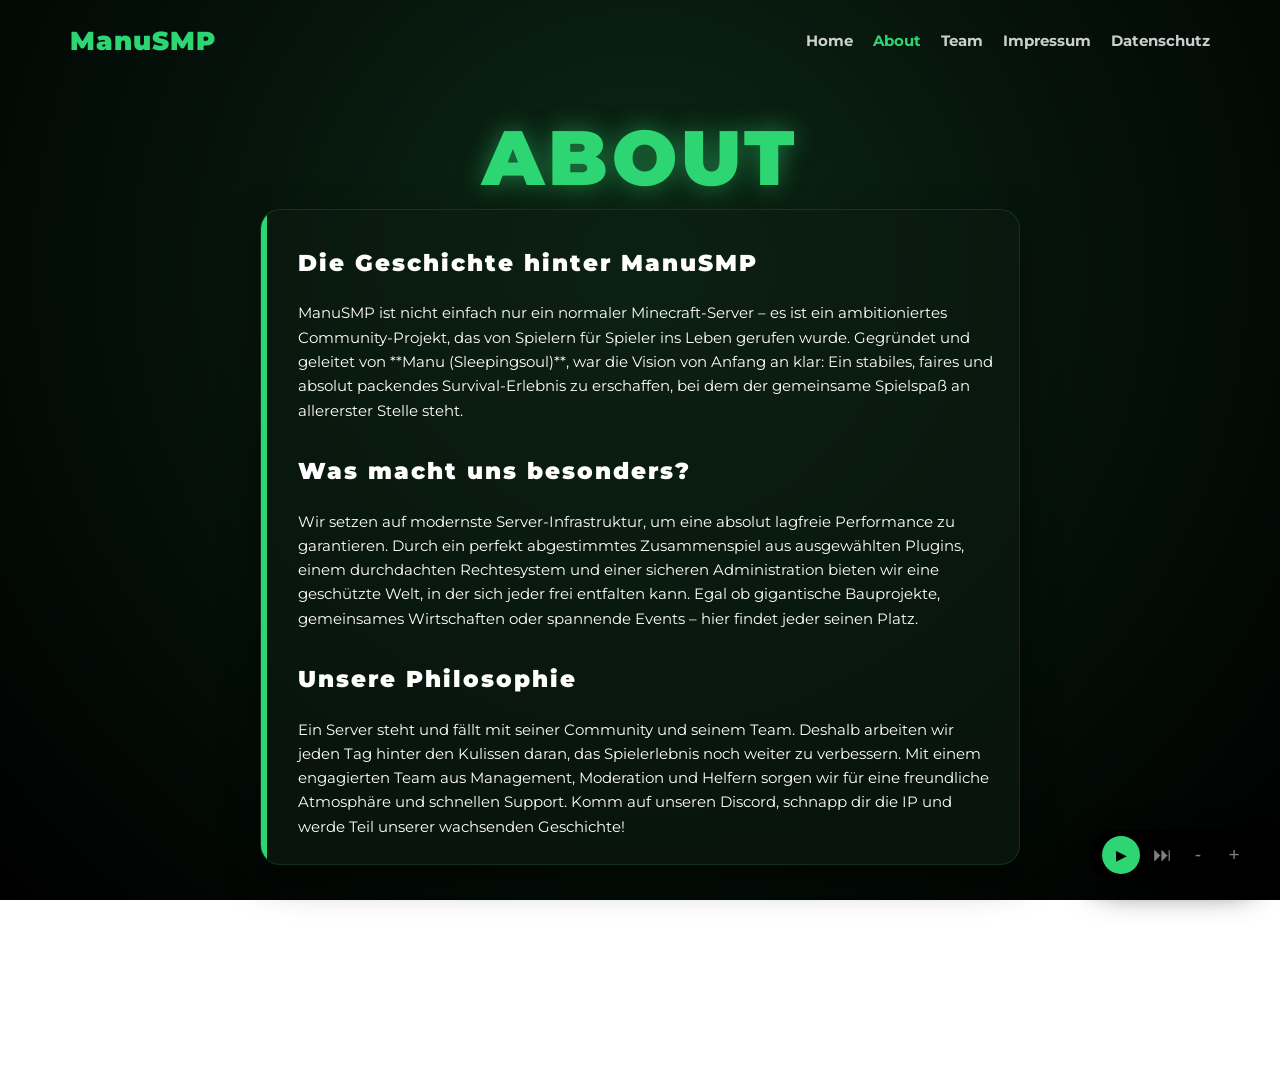
==== commit b8051aa0: "Update about.html" ====
--- a/about.html
+++ b/about.html
@@ -23,9 +23,21 @@
     <main class="main-content fade-in appear">
         <h1 class="hero-title">ABOUT</h1>
         
-        <div class="server-card">
-            <h2>Über das Projekt</h2>
-            <p>Willkommen auf ManuSMP! Wir bieten ein einzigartiges Survival-Erlebnis mit einer großartigen Community, starken Server-Features und regelmäßigen Events.</p>
+        <div class="server-card" style="line-height: 1.6; font-size: 0.95rem;">
+            <h2 style="margin-top: 10px;">Die Geschichte hinter ManuSMP</h2>
+            <p>
+                ManuSMP ist nicht einfach nur ein normaler Minecraft-Server – es ist ein ambitioniertes Community-Projekt, das von Spielern für Spieler ins Leben gerufen wurde. Gegründet und geleitet von **Manu (Sleepingsoul)**, war die Vision von Anfang an klar: Ein stabiles, faires und absolut packendes Survival-Erlebnis zu erschaffen, bei dem der gemeinsame Spielspaß an allererster Stelle steht.
+            </p>
+            
+            <h2 style="margin-top: 30px;">Was macht uns besonders?</h2>
+            <p>
+                Wir setzen auf modernste Server-Infrastruktur, um eine absolut lagfreie Performance zu garantieren. Durch ein perfekt abgestimmtes Zusammenspiel aus ausgewählten Plugins, einem durchdachten Rechtesystem und einer sicheren Administration bieten wir eine geschützte Welt, in der sich jeder frei entfalten kann. Egal ob gigantische Bauprojekte, gemeinsames Wirtschaften oder spannende Events – hier findet jeder seinen Platz.
+            </p>
+            
+            <h2 style="margin-top: 30px;">Unsere Philosophie</h2>
+            <p>
+                Ein Server steht und fällt mit seiner Community und seinem Team. Deshalb arbeiten wir jeden Tag hinter den Kulissen daran, das Spielerlebnis noch weiter zu verbessern. Mit einem engagierten Team aus Management, Moderation und Helfern sorgen wir für eine freundliche Atmosphäre und schnellen Support. Komm auf unseren Discord, schnapp dir die IP und werde Teil unserer wachsenden Geschichte!
+            </p>
         </div>
 
         <footer>&copy; 2026 ManuSMP Network. Alle Rechte vorbehalten.</footer>
--- a/style.css
+++ b/style.css
@@ -1,5 +1,5 @@
 /* ==========================================================================
-   MANUSMP GLOBAL CORE STYLES - ULTIMATE HANDY & DESIGN MATCH
+   MANUSMP ULTIMATE CORE STYLES - ALL-IN-ONE MASTER FILE
    ========================================================================= */
 :root {
     --accent-green: #2ed573;
@@ -12,6 +12,7 @@
 }
 
 html, body {
+    /* Exakter Verlauf aus deinen Screenshots: Dunkles Center-Grün zu absolutem Schwarz */
     background: radial-gradient(circle at 50% 30%, #0d2916 0%, #05120a 50%, #000000 100%) !important;
     background-attachment: fixed !important;
     color: #ffffff !important; 
@@ -38,7 +39,7 @@
     transform: translateY(0) !important;
 }
 
-/* NAVBAR DESIGN */
+/* NAVBAR DESIGN (Mobilfreundlich und zieht sich nicht zusammen) */
 .navbar {
     width: 100%;
     max-width: 1200px;
@@ -138,18 +139,20 @@
     transition: transform 0.25s ease, box-shadow 0.25s ease, border-color 0.25s ease;
 }
 
-/* TEAM HOVER EFFEKT */
+/* GREEN TEAM HOVER EFFECT */
 .server-card:hover {
     transform: translateY(-5px);
     border-color: var(--accent-green) !important;
     box-shadow: 0 20px 40px rgba(46, 213, 115, 0.25), 0 15px 35px rgba(0, 0, 0, 0.7);
 }
 
+/* BLUE HELPER HOVER EFFECT */
 .server-card.helper:hover {
-    border-color: #38a1f3 !important;
-    box-shadow: 0 20px 40px rgba(56, 161, 243, 0.25), 0 15px 35px rgba(0, 0, 0, 0.7);
-}
-
+    border-color: #00a8ff !important;
+    box-shadow: 0 20px 40px rgba(0, 168, 255, 0.25), 0 15px 35px rgba(0, 0, 0, 0.7) !important;
+}
+
+/* Linker farbiger Indikator-Balken */
 .server-card::before {
     content: "";
     position: absolute;
@@ -161,15 +164,25 @@
 }
 
 .server-card.helper::before {
-    background: #38a1f3 !important;
-}
-
+    background: #00a8ff !important; /* Leuchtendes Blau für Helper */
+}
+
+/* Text-Verschiebung wegen des linken Balkens */
 .server-card *, .server-card p, .server-card h2, .server-card h3, .server-card li {
     color: #ffffff !important;
     padding-left: 12px;
 }
 
-/* IP-BOX */
+/* Abstände für die kleinen Team-Labels über den Namen */
+.server-card p {
+    margin: 0;
+}
+
+.server-card h3 {
+    margin-top: 2px;
+}
+
+/* IP-BOX (Klickbar & responsive) */
 .ip-box {
     background: rgba(0, 0, 0, 0.6) !important;
     border: 1px solid rgba(46, 213, 115, 0.25) !important;
